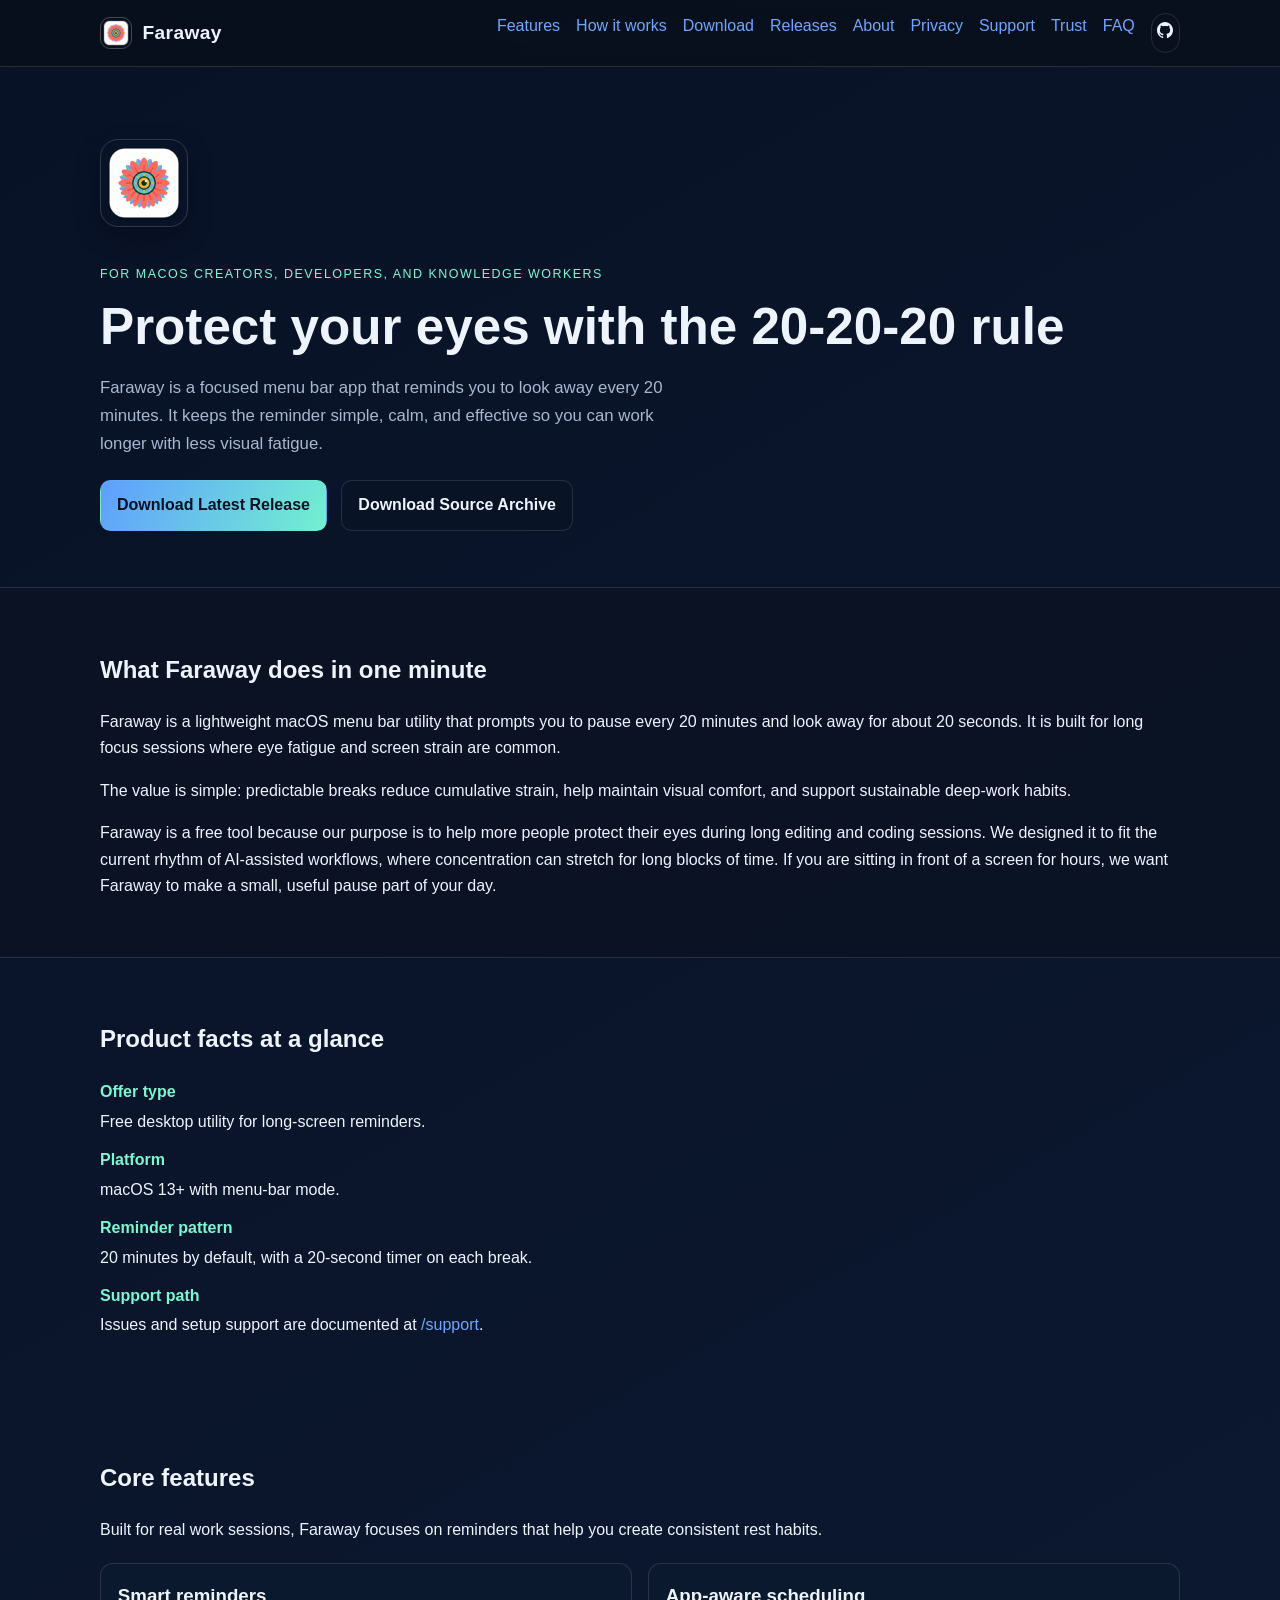
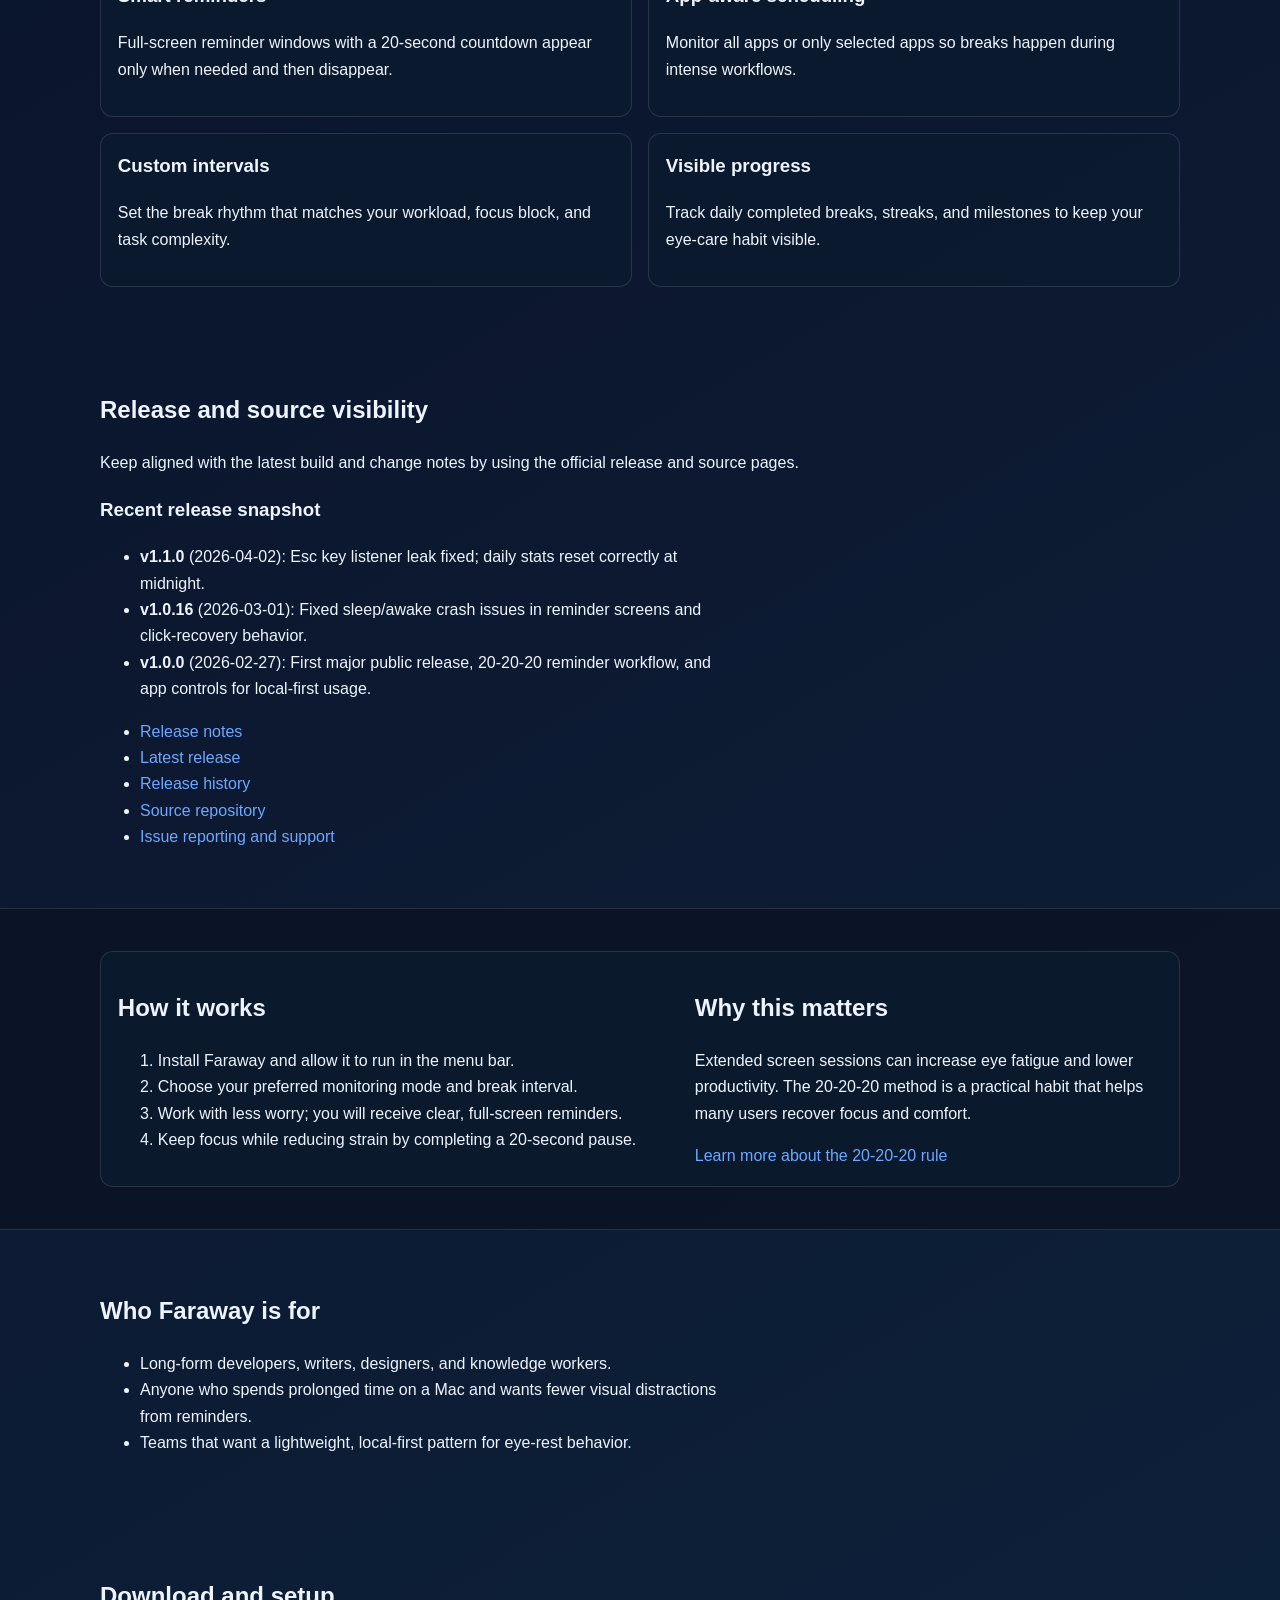
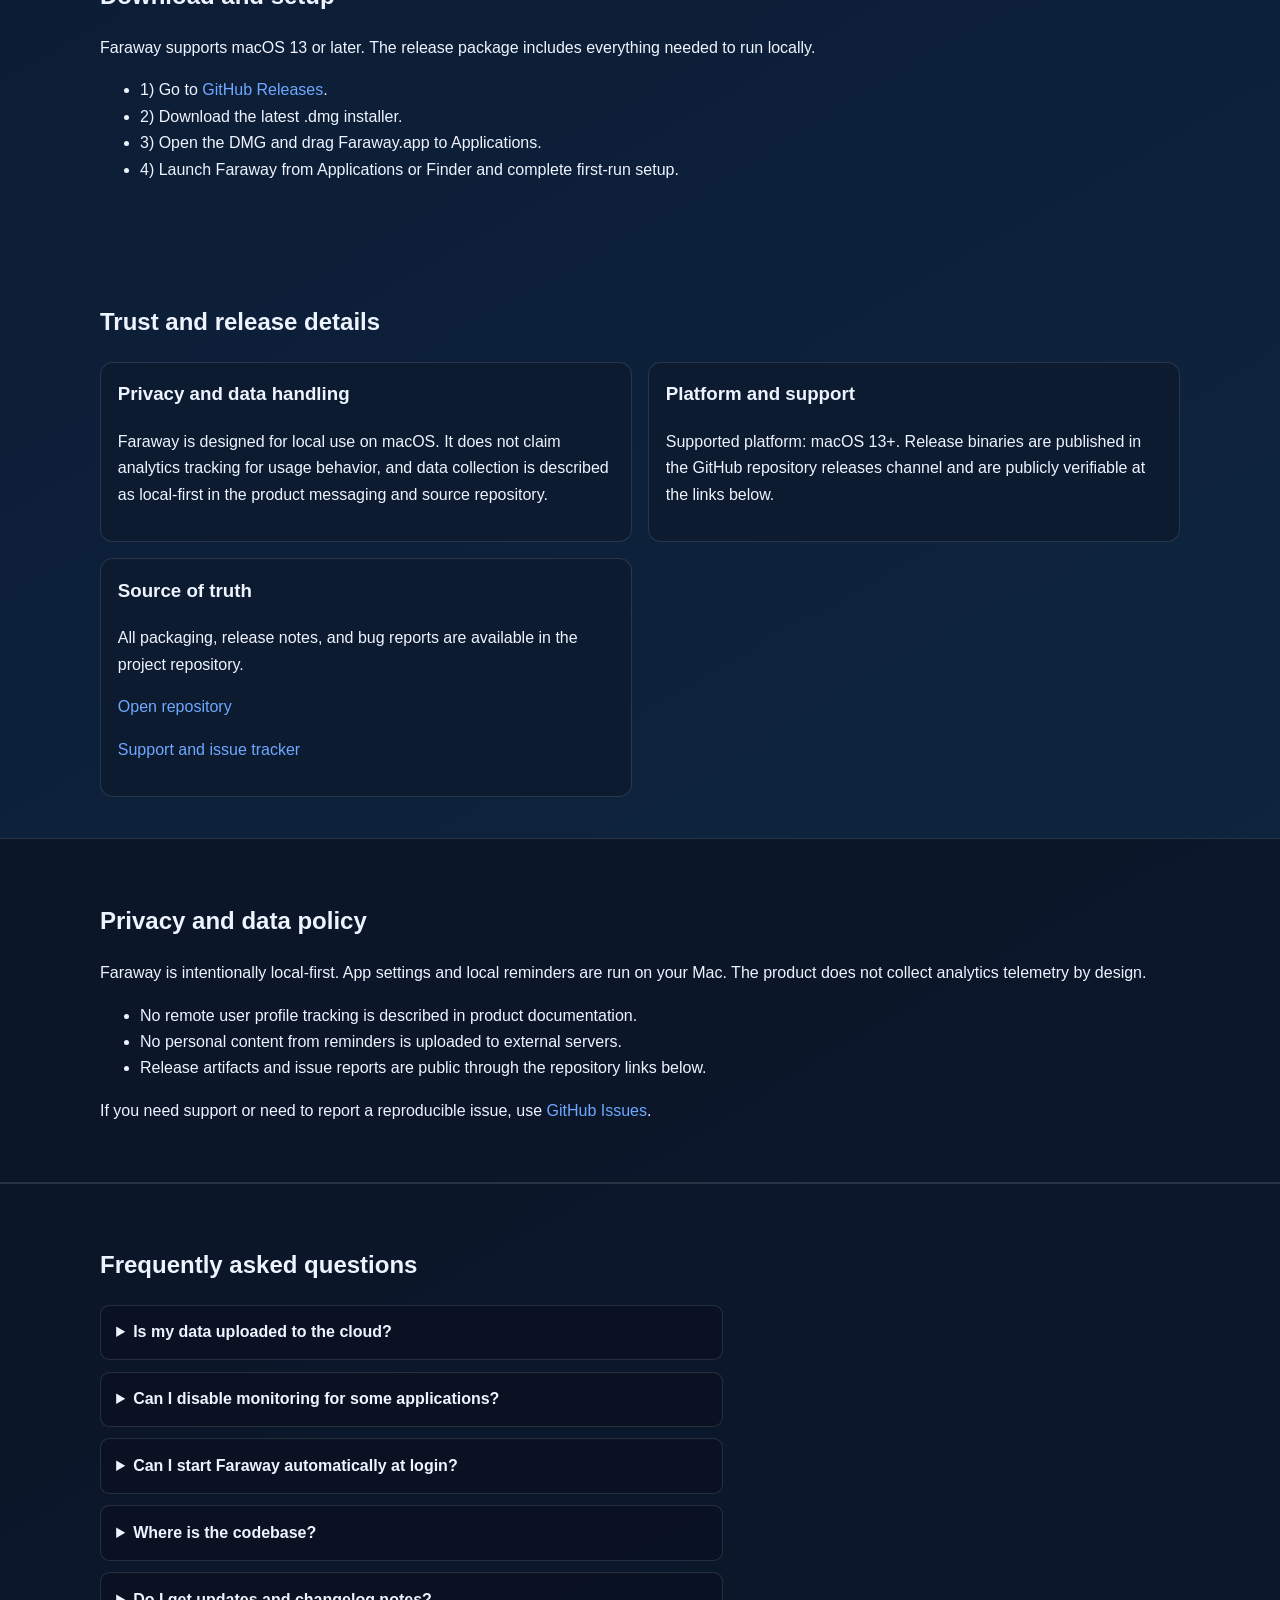
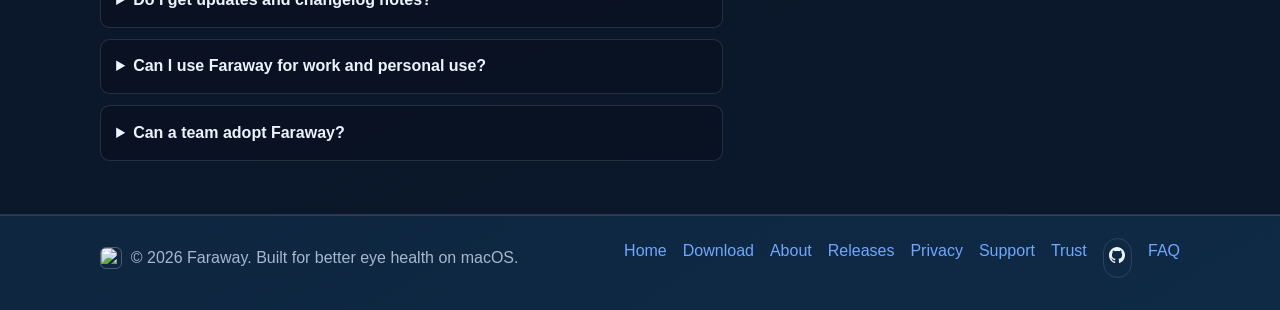
==== docs/index.html @ cfa3d42b "refine source link icon and footer brand branding for SEO UI" ====
<!doctype html>
<html lang="en">
  <head>
    <meta charset="utf-8" />
    <meta name="viewport" content="width=device-width, initial-scale=1" />
    <!-- Google tag (gtag.js) -->
    <script async src="https://www.googletagmanager.com/gtag/js?id=G-S1FQBX4FK2"></script>
    <script>
      window.dataLayer = window.dataLayer || [];
      function gtag() {
        dataLayer.push(arguments);
      }
      gtag("js", new Date());

      gtag("config", "G-S1FQBX4FK2");
    </script>
    <title>Faraway | macOS Eye-Care Reminder for the 20-20-20 Rule</title>
    <meta
      name="description"
      content="Faraway is a free macOS menu bar app that reminds users to take 20-second eye breaks every 20 minutes for healthier long-screen work."
    />
    <link rel="canonical" href="https://mayaway.cc/" />
    <meta property="og:type" content="website" />
    <meta property="og:title" content="Faraway — macOS Eye-Care Reminder" />
    <meta property="og:url" content="https://mayaway.cc/" />
    <meta
      property="og:description"
      content="Faraway keeps you healthy while working by reminding you to look far away every 20 minutes with an optional full-screen timer."
    />
    <meta property="og:image" content="https://mayaway.cc/logo.png" />
    <meta property="og:site_name" content="Faraway" />
    <meta name="twitter:card" content="summary_large_image" />
    <meta name="twitter:title" content="Faraway | macOS Eye-Care Reminder for the 20-20-20 Rule" />
    <meta
      name="twitter:description"
      content="Take 20-second eye breaks every 20 minutes with Faraway, a macOS menu bar reminder for healthier screen work."
    />
    <meta name="twitter:image" content="https://mayaway.cc/logo.png" />
    <meta name="theme-color" content="#1a2a37" />
    <link rel="icon" type="image/png" sizes="32x32" href="/logo.png" />
    <link rel="shortcut icon" type="image/x-icon" href="/favicon.ico" />
    <link rel="apple-touch-icon" href="/logo.png" />
    <link rel="stylesheet" href="styles.css" />
    <script type="application/ld+json">
      {
        "@context": "https://schema.org",
        "@graph": [
          {
            "@type": "WebSite",
            "name": "Faraway",
            "url": "https://mayaway.cc/",
            "description": "A menu bar reminder app for the 20-20-20 eye-care rule on macOS.",
            "inLanguage": "en"
          },
          {
            "@type": "WebPage",
            "name": "Faraway — macOS Eye-Care Reminder",
            "url": "https://mayaway.cc/",
            "description": "Faraway is a lightweight macOS menu bar app that reminds you to take eye breaks using the 20-20-20 rule.",
            "datePublished": "2026-06-08",
            "dateModified": "2026-06-08",
            "inLanguage": "en"
          },
            {
            "@type": "ItemList",
            "name": "Faraway quick facts",
            "numberOfItems": 4,
            "itemListElement": [
              {
                "@type": "ListItem",
                "position": 1,
                "name": "Free and local-first",
                "description": "Faraway is a free macOS menu bar utility designed to run locally on each Mac without a paid plan."
              },
              {
                "@type": "ListItem",
                "position": 2,
                "name": "20-second reminders",
                "description": "The app sends reminders every 20 minutes and typically uses a 20-second break window."
              },
              {
                "@type": "ListItem",
                "position": 3,
                "name": "Long-screen workflow support",
                "description": "It is intended for long coding, design, writing, and AI-assisted screen sessions."
              },
              {
                "@type": "ListItem",
                "position": 4,
                "name": "Release transparency",
                "description": "Version and release evidence are published in GitHub Releases and issue tracking."
              }
            ]
          },
          {
            "@type": "SoftwareApplication",
            "name": "Faraway",
            "applicationCategory": "HealthApplication",
            "operatingSystem": "macOS 13+",
            "datePublished": "2026-04-02",
            "softwareVersion": "1.1.0",
            "releaseNotes": "https://github.com/bianjiefilm/Faraway/releases/tag/v1.1.0",
            "offers": {
              "@type": "Offer",
              "price": "0",
              "priceCurrency": "USD",
              "availability": "https://schema.org/InStock",
              "url": "https://github.com/bianjiefilm/Faraway/releases/latest"
            },
            "description": "A macOS menu bar utility that reminds you to follow the 20-20-20 eye-care rule during long-screen work.",
            "url": "https://github.com/bianjiefilm/Faraway",
            "downloadUrl": "https://github.com/bianjiefilm/Faraway/releases/latest",
            "author": {
              "@type": "Organization",
              "name": "Faraway Team"
            }
          },
          {
            "@type": "FAQPage",
            "mainEntity": [
              {
                "@type": "Question",
                "name": "What does Faraway help with?",
                "acceptedAnswer": {
                  "@type": "Answer",
                  "text": "Faraway reminds you to take short eye breaks every 20 minutes, helping reduce eye strain and maintain visual comfort."
                }
              },
              {
                "@type": "Question",
                "name": "Does Faraway collect personal data?",
                "acceptedAnswer": {
                  "@type": "Answer",
                  "text": "No. Faraway runs locally on your Mac and does not send usage data, telemetry, or analytics."
                }
              },
              {
                "@type": "Question",
                "name": "How can I install Faraway?",
                "acceptedAnswer": {
                  "@type": "Answer",
                  "text": "Download the latest DMG from GitHub Releases and move Faraway.app to Applications."
                }
              },
              {
                "@type": "Question",
                "name": "Who is Faraway for?",
                "acceptedAnswer": {
                  "@type": "Answer",
                  "text": "Faraway is for people who work long sessions on macOS, such as developers, designers, writers, and knowledge workers who want regular eye-rest breaks."
                }
              },
              {
                "@type": "Question",
                "name": "Where can I review update notes?",
                "acceptedAnswer": {
                  "@type": "Answer",
                  "text": "Update notes and changelog entries are published in the GitHub Releases section."
                }
              },
              {
                "@type": "Question",
                "name": "Is Faraway suitable for team use?",
                "acceptedAnswer": {
                  "@type": "Answer",
                  "text": "Yes. The app works in shared Mac environments as well as personal use. It does not require account setup and supports local-first operation."
                }
              }
            ]
          },
          {
            "@type": "Organization",
            "name": "Faraway",
            "url": "https://mayaway.cc/",
            "logo": "https://mayaway.cc/logo.png",
            "sameAs": [
              "https://github.com/bianjiefilm/Faraway",
              "https://github.com/bianjiefilm/Faraway/issues"
            ],
            "contactPoint": {
              "@type": "ContactPoint",
              "contactType": "customer support",
              "url": "https://github.com/bianjiefilm/Faraway/issues",
              "areaServed": "Worldwide",
              "availableLanguage": ["en"]
            },
            "founder": {
              "@type": "Person",
              "name": "bianjiefilm",
              "url": "https://github.com/bianjiefilm"
            }
          }
        ]
      }
    </script>
  </head>
  <body>
    <a class="skip-link" href="#main-content">Skip to content</a>

    <header class="site-header">
      <div class="container">
          <a class="brand" href="/" aria-label="Faraway home">
            <img
              src="logo.png"
              alt="Faraway logo"
              width="32"
              height="32"
            />
            <span>Faraway</span>
          </a>
        <nav aria-label="Main navigation">
          <a href="#features">Features</a>
          <a href="#how-it-works">How it works</a>
          <a href="#download">Download</a>
          <a href="/releases">Releases</a>
          <a href="/about">About</a>
          <a href="/privacy">Privacy</a>
          <a href="/support">Support</a>
          <a href="#trust">Trust</a>
          <a href="#faq">FAQ</a>
          <a class="source-link" href="https://github.com/bianjiefilm/Faraway" target="_blank" rel="noopener noreferrer" title="Open source repository" aria-label="Open source repository">
            <span aria-hidden="true">
              <svg viewBox="0 0 16 16" xmlns="http://www.w3.org/2000/svg" aria-hidden="true">
                <path d="M8 0C3.582 0 0 3.686 0 8.236c0 3.64 2.355 6.73 5.619 7.826.41.075.56-.176.56-.392 0-.192-.007-.701-.011-1.375-2.287.5-2.768-1.115-2.768-1.115-.373-.95-.91-1.203-.91-1.203-.737-.506.056-.496.056-.496.815.058 1.244.84 1.244.84.724 1.251 1.901.89 2.366.68.073-.527.283-.89.515-1.094-1.829-.212-3.75-.923-3.75-4.094 0-.907.31-1.65.823-2.23-.083-.202-.356-1.018.078-2.12 0 0 .672-.216 2.2.852.639-.178 1.324-.267 2.006-.271.681.004 1.367.093 2.007.271 1.526-1.068 2.197-.852 2.197-.852.435 1.102.161 1.918.079 2.12.513.58.822 1.323.822 2.23 0 3.179-1.924 3.881-3.759 4.089.292.252.554.747.554 1.504 0 1.086-.01 1.962-.01 2.229 0 .218.146.472.565.392C13.645 14.964 16 11.876 16 8.236 16 3.686 12.418 0 8.000 0Z"/>
              </svg>
            </span>
            <span class="sr-only">Open source repository</span>
          </a>
        </nav>
      </div>
    </header>

    <main id="main-content">
      <section class="hero">
        <div class="container hero-content">
          <img
            class="hero-logo"
            src="logo.png"
            alt="Faraway logo"
            width="80"
            height="80"
          />
          <p class="eyebrow">For macOS creators, developers, and knowledge workers</p>
          <h1>Protect your eyes with the 20-20-20 rule</h1>
          <p class="lead">
            Faraway is a focused menu bar app that reminds you to look away every 20 minutes.
            It keeps the reminder simple, calm, and effective so you can work longer with less visual fatigue.
          </p>
          <div class="actions">
            <a class="btn btn-primary" href="https://github.com/bianjiefilm/Faraway/releases/latest" target="_blank" rel="noopener noreferrer">
              Download Latest Release
            </a>
            <a class="btn btn-secondary" href="https://github.com/bianjiefilm/Faraway/archive/refs/heads/main.zip" target="_blank" rel="noopener noreferrer">
              Download Source Archive
            </a>
          </div>
        </div>
      </section>

      <section id="overview" class="section section-alt">
        <div class="container">
          <h2>What Faraway does in one minute</h2>
          <p>
            Faraway is a lightweight macOS menu bar utility that prompts you to pause every 20 minutes and look away for about 20 seconds.
            It is built for long focus sessions where eye fatigue and screen strain are common.
          </p>
          <p>
            The value is simple: predictable breaks reduce cumulative strain, help maintain visual comfort, and support sustainable deep-work habits.
          </p>
          <p>
            Faraway is a free tool because our purpose is to help more people protect their eyes during long editing and coding sessions.
            We designed it to fit the current rhythm of AI-assisted workflows, where concentration can stretch for long blocks of time.
            If you are sitting in front of a screen for hours, we want Faraway to make a small, useful pause part of your day.
          </p>
        </div>
      </section>

      <section id="facts" class="section">
        <div class="container">
          <h2>Product facts at a glance</h2>
          <dl>
            <dt>Offer type</dt>
            <dd>Free desktop utility for long-screen reminders.</dd>
            <dt>Platform</dt>
            <dd>macOS 13+ with menu-bar mode.</dd>
            <dt>Reminder pattern</dt>
            <dd>20 minutes by default, with a 20-second timer on each break.</dd>
            <dt>Support path</dt>
            <dd>Issues and setup support are documented at <a href="/support">/support</a>.</dd>
          </dl>
        </div>
      </section>

      <section id="features" class="section">
        <div class="container">
          <h2>Core features</h2>
          <p>Built for real work sessions, Faraway focuses on reminders that help you create consistent rest habits.</p>
          <div class="grid">
            <article>
              <h3>Smart reminders</h3>
              <p>Full-screen reminder windows with a 20-second countdown appear only when needed and then disappear.</p>
            </article>
            <article>
              <h3>App-aware scheduling</h3>
              <p>Monitor all apps or only selected apps so breaks happen during intense workflows.</p>
            </article>
            <article>
              <h3>Custom intervals</h3>
              <p>Set the break rhythm that matches your workload, focus block, and task complexity.</p>
            </article>
            <article>
              <h3>Visible progress</h3>
              <p>Track daily completed breaks, streaks, and milestones to keep your eye-care habit visible.</p>
            </article>
          </div>
        </div>
      </section>

      <section id="release-notes" class="section">
        <div class="container">
          <h2>Release and source visibility</h2>
          <p>
            Keep aligned with the latest build and change notes by using the official release and source pages.
          </p>
          <div>
            <h3>Recent release snapshot</h3>
            <ul>
              <li><strong>v1.1.0</strong> (2026-04-02): Esc key listener leak fixed; daily stats reset correctly at midnight.</li>
              <li><strong>v1.0.16</strong> (2026-03-01): Fixed sleep/awake crash issues in reminder screens and click-recovery behavior.</li>
              <li><strong>v1.0.0</strong> (2026-02-27): First major public release, 20-20-20 reminder workflow, and app controls for local-first usage.</li>
            </ul>
          </div>
          <ul>
            <li><a href="/releases">Release notes</a></li>
            <li><a href="https://github.com/bianjiefilm/Faraway/releases/latest" target="_blank" rel="noopener noreferrer">Latest release</a></li>
            <li><a href="https://github.com/bianjiefilm/Faraway/releases" target="_blank" rel="noopener noreferrer">Release history</a></li>
            <li><a href="https://github.com/bianjiefilm/Faraway" target="_blank" rel="noopener noreferrer">Source repository</a></li>
            <li><a href="https://github.com/bianjiefilm/Faraway/issues" target="_blank" rel="noopener noreferrer">Issue reporting and support</a></li>
          </ul>
        </div>
      </section>

      <section id="how-it-works" class="section section-alt">
        <div class="container two-column">
          <div>
            <h2>How it works</h2>
            <ol>
              <li>Install Faraway and allow it to run in the menu bar.</li>
              <li>Choose your preferred monitoring mode and break interval.</li>
              <li>Work with less worry; you will receive clear, full-screen reminders.</li>
              <li>Keep focus while reducing strain by completing a 20-second pause.</li>
            </ol>
          </div>
          <aside>
            <h2>Why this matters</h2>
            <p>
              Extended screen sessions can increase eye fatigue and lower productivity. The 20-20-20 method is a practical habit that helps many users recover focus and comfort.
            </p>
            <a href="https://www.aoa.org/healthy-eyes/eye-and-vision-conditions/computer-vision-syndrome" target="_blank" rel="noopener noreferrer">
              Learn more about the 20-20-20 rule
            </a>
          </aside>
        </div>
      </section>

      <section id="audience" class="section">
        <div class="container">
          <h2>Who Faraway is for</h2>
          <ul>
            <li>Long-form developers, writers, designers, and knowledge workers.</li>
            <li>Anyone who spends prolonged time on a Mac and wants fewer visual distractions from reminders.</li>
            <li>Teams that want a lightweight, local-first pattern for eye-rest behavior.</li>
          </ul>
        </div>
      </section>

      <section id="download" class="section">
        <div class="container">
          <h2>Download and setup</h2>
          <p>
            Faraway supports macOS 13 or later. The release package includes everything needed to run locally.
          </p>
          <ul>
            <li>1) Go to <a href="https://github.com/bianjiefilm/Faraway/releases/latest" target="_blank" rel="noopener noreferrer">GitHub Releases</a>.</li>
            <li>2) Download the latest .dmg installer.</li>
            <li>3) Open the DMG and drag Faraway.app to Applications.</li>
            <li>4) Launch Faraway from Applications or Finder and complete first-run setup.</li>
          </ul>
        </div>
      </section>

      <section id="trust" class="section">
        <div class="container">
          <h2>Trust and release details</h2>
          <div class="grid">
            <article>
              <h3>Privacy and data handling</h3>
              <p>
                Faraway is designed for local use on macOS. It does not claim analytics
                tracking for usage behavior, and data collection is described as local-first
                in the product messaging and source repository.
              </p>
            </article>
            <article>
              <h3>Platform and support</h3>
              <p>
                Supported platform: macOS 13+. Release binaries are published in the GitHub
                repository releases channel and are publicly verifiable at the links below.
              </p>
            </article>
            <article>
              <h3>Source of truth</h3>
              <p>
                All packaging, release notes, and bug reports are available in the
                project repository.
              </p>
              <p>
                <a href="https://github.com/bianjiefilm/Faraway" target="_blank" rel="noopener noreferrer">Open repository</a>
              </p>
              <p>
                <a href="https://github.com/bianjiefilm/Faraway/issues" target="_blank" rel="noopener noreferrer">Support and issue tracker</a>
              </p>
            </article>
          </div>
        </div>
      </section>

      <section id="privacy" class="section section-alt">
        <div class="container">
          <h2>Privacy and data policy</h2>
          <p>
            Faraway is intentionally local-first. App settings and local reminders are run on your Mac.
            The product does not collect analytics telemetry by design.
          </p>
          <ul>
            <li>No remote user profile tracking is described in product documentation.</li>
            <li>No personal content from reminders is uploaded to external servers.</li>
            <li>Release artifacts and issue reports are public through the repository links below.</li>
          </ul>
          <p>
            If you need support or need to report a reproducible issue, use
            <a href="https://github.com/bianjiefilm/Faraway/issues" target="_blank" rel="noopener noreferrer">GitHub Issues</a>.
          </p>
        </div>
      </section>

      <section id="faq" class="section section-alt">
        <div class="container">
          <h2>Frequently asked questions</h2>
          <details>
            <summary>Is my data uploaded to the cloud?</summary>
            <p>No. Faraway stores data locally on your Mac and does not collect analytics or telemetry.</p>
          </details>
          <details>
            <summary>Can I disable monitoring for some applications?</summary>
            <p>Yes. Choose "Selected Apps" mode and include only the apps you want reminders to track.</p>
          </details>
          <details>
            <summary>Can I start Faraway automatically at login?</summary>
            <p>Yes. It can be enabled from settings after first launch.</p>
          </details>
          <details>
            <summary>Where is the codebase?</summary>
            <p>All source code is available on the project repository at <a href="https://github.com/bianjiefilm/Faraway">the source repo</a>.</p>
          </details>
          <details>
            <summary>Do I get updates and changelog notes?</summary>
            <p>Yes. Release notes and updates are published in the GitHub Releases page and can be reviewed before you update.</p>
          </details>
          <details>
            <summary>Can I use Faraway for work and personal use?</summary>
            <p>Yes. The app is usable in focused work sessions and short breaks for everyday use; you can configure intervals to match your workflow.</p>
          </details>
          <details>
            <summary>Can a team adopt Faraway?</summary>
            <p>Yes. Faraway can be used in team environments since it runs locally, does not need user accounts, and stays focused on your macOS workflow.</p>
          </details>
        </div>
      </section>
    </main>

    <footer class="site-footer">
      <div class="container">
          <p class="footer-brand">
            <img src="/logo.png" alt="Faraway logo" class="footer-logo" width="22" height="22" />
            © 2026 Faraway. Built for better eye health on macOS.
          </p>
          <nav aria-label="Footer links">
          <a href="/">Home</a>
          <a href="https://github.com/bianjiefilm/Faraway/releases/latest">Download</a>
          <a href="/about">About</a>
          <a href="/releases">Releases</a>
          <a href="/privacy">Privacy</a>
          <a href="/support">Support</a>
          <a href="#trust">Trust</a>
          <a class="source-link" href="https://github.com/bianjiefilm/Faraway" target="_blank" rel="noopener noreferrer" title="Open source repository" aria-label="Open source repository">
            <span aria-hidden="true">
              <svg viewBox="0 0 16 16" xmlns="http://www.w3.org/2000/svg" aria-hidden="true">
                <path d="M8 0C3.582 0 0 3.686 0 8.236c0 3.64 2.355 6.73 5.619 7.826.41.075.56-.176.56-.392 0-.192-.007-.701-.011-1.375-2.287.5-2.768-1.115-2.768-1.115-.373-.95-.91-1.203-.91-1.203-.737-.506.056-.496.056-.496.815.058 1.244.84 1.244.84.724 1.251 1.901.89 2.366.68.073-.527.283-.89.515-1.094-1.829-.212-3.75-.923-3.75-4.094 0-.907.31-1.65.823-2.23-.083-.202-.356-1.018.078-2.12 0 0 .672-.216 2.2.852.639-.178 1.324-.267 2.006-.271.681.004 1.367.093 2.007.271 1.526-1.068 2.197-.852 2.197-.852.435 1.102.161 1.918.079 2.12.513.58.822 1.323.822 2.23 0 3.179-1.924 3.881-3.759 4.089.292.252.554.747.554 1.504 0 1.086-.01 1.962-.01 2.229 0 .218.146.472.565.392C13.645 14.964 16 11.876 16 8.236 16 3.686 12.418 0 8.000 0Z"/>
              </svg>
            </span>
            <span class="sr-only">Open source repository</span>
          </a>
          <a href="#faq">FAQ</a>
        </nav>
      </div>
    </footer>
  </body>
</html>
---- docs/styles.css ----
*,
*::before,
*::after {
  box-sizing: border-box;
}

:root {
  --bg: #090f1a;
  --panel: #121c2d;
  --panel-soft: #1a2940;
  --text-main: #eef4ff;
  --text-muted: #a8b7d0;
  --accent: #6ea8ff;
  --accent-2: #7cf7d2;
  --border: rgba(255, 255, 255, 0.12);
}

html,
body {
  margin: 0;
  color: var(--text-main);
  font-family: "Avenir Next", "Segoe UI", "SF Pro Text", "Helvetica Neue", Arial, sans-serif;
  background: linear-gradient(150deg, #081226 0%, #0c1830 40%, #0f2a45 100%);
  line-height: 1.65;
}

a {
  color: var(--accent);
  text-decoration: none;
}

a:hover,
a:focus {
  text-decoration: underline;
}

.container {
  width: min(1080px, 92vw);
  margin: 0 auto;
}

.icon-link {
  display: inline-flex;
  align-items: center;
  justify-content: center;
  width: 30px;
  height: 30px;
  border-radius: 999px;
  transition: background-color 0.2s ease, border-color 0.2s ease;
  border: 1px solid rgba(255, 255, 255, 0);
}

.icon-link svg {
  width: 16px;
  height: 16px;
  fill: var(--text-main);
  transition: fill 0.2s ease;
}

.icon-link:hover,
.icon-link:focus-visible {
  border-color: var(--accent);
  background: rgba(110, 168, 255, 0.14);
}

.icon-link:hover svg,
.icon-link:focus-visible svg {
  fill: var(--accent);
}

.source-link {
  display: inline-flex;
  align-items: center;
  justify-content: center;
  gap: 0.45rem;
  padding: 0.35rem;
  border-radius: 999px;
  border: 1px solid var(--border);
  transition: background-color 0.2s ease, border-color 0.2s ease;
}

.source-link:hover,
.source-link:focus-visible {
  border-color: var(--accent);
  background: rgba(110, 168, 255, 0.14);
}

.source-link svg {
  width: 16px;
  height: 16px;
  fill: var(--text-main);
  transition: fill 0.2s ease, transform 0.2s ease;
}

.source-link:hover svg,
.source-link:focus-visible svg {
  fill: var(--accent);
  transform: translateY(-0.4px);
}

.skip-link {
  position: absolute;
  left: -999px;
  top: 0.75rem;
  background: #fff;
  color: #000;
  padding: 0.5rem 0.8rem;
  border-radius: 0.3rem;
}

.skip-link:focus {
  left: 0.75rem;
}

.site-header {
  position: sticky;
  top: 0;
  z-index: 10;
  backdrop-filter: blur(10px);
  background: rgba(9, 15, 26, 0.72);
  border-bottom: 1px solid var(--border);
}

.site-header .container {
  min-height: 66px;
  display: flex;
  align-items: center;
  justify-content: space-between;
  gap: 1rem;
}

.brand {
  display: inline-flex;
  align-items: center;
  gap: 0.65rem;
  font-size: 1.2rem;
  font-weight: 700;
  letter-spacing: 0.02em;
  color: var(--text-main);
  transition: color 0.2s ease, opacity 0.2s ease;
}

.brand img {
  width: 32px;
  height: 32px;
  border-radius: 10px;
  border: 1px solid rgba(255, 255, 255, 0.24);
}

.brand:hover,
.brand:focus-visible {
  color: var(--accent);
}

.hero-logo {
  width: min(88px, 20vw);
  height: auto;
  border-radius: 18px;
  border: 1px solid rgba(255, 255, 255, 0.16);
  margin-bottom: 1rem;
  box-shadow: 0 10px 24px rgba(0, 0, 0, 0.25);
}

.site-header nav {
  display: flex;
  flex-wrap: wrap;
  gap: 1rem;
  justify-content: flex-end;
}

.hero {
  padding: 4.5rem 0 3.5rem;
}

.hero-content h1 {
  font-size: clamp(2rem, 4.5vw, 3.2rem);
  line-height: 1.18;
  margin: 0.4rem 0;
}

.eyebrow {
  text-transform: uppercase;
  color: var(--accent-2);
  letter-spacing: 0.12em;
  font-size: 0.78rem;
}

.lead {
  max-width: 63ch;
  color: var(--text-muted);
  font-size: 1.05rem;
}

.actions {
  display: flex;
  flex-wrap: wrap;
  gap: 0.9rem;
  margin-top: 1.4rem;
}

.btn {
  display: inline-block;
  padding: 0.72rem 1rem;
  border-radius: 0.65rem;
  font-weight: 700;
  border: 1px solid transparent;
}

.btn-primary {
  background: linear-gradient(120deg, #5f9dff, #72f1cf);
  color: #051223;
}

.btn-primary:hover {
  filter: brightness(1.06);
}

.btn-secondary {
  background: rgba(10, 20, 38, 0.78);
  color: var(--text-main);
  border-color: var(--border);
}

.section {
  padding: 2.6rem 0;
}

.section-alt {
  background: rgba(10, 18, 33, 0.7);
  border-top: 1px solid var(--border);
  border-bottom: 1px solid var(--border);
}

.grid {
  margin-top: 1.2rem;
  display: grid;
  grid-template-columns: repeat(2, minmax(0, 1fr));
  gap: 1rem;
}

dl {
  max-width: 72ch;
}

dt {
  font-weight: 700;
  color: var(--accent-2);
  margin-top: 0.75rem;
}

dd {
  margin: 0.2rem 0 0 0;
  padding-left: 0;
}


article,
.two-column {
  background: rgba(12, 27, 47, 0.84);
  border: 1px solid var(--border);
  border-radius: 0.8rem;
  padding: 1.05rem;
}

article h3 {
  margin-top: 0;
}

.two-column {
  display: grid;
  grid-template-columns: 1.2fr 1fr;
  gap: 1rem;
}

ol,
ul,
details {
  max-width: 70ch;
}

details {
  border: 1px solid var(--border);
  border-radius: 0.6rem;
  background: rgba(9, 17, 32, 0.7);
  padding: 0.85rem 0.95rem;
  margin-bottom: 0.7rem;
}

summary {
  cursor: pointer;
  font-weight: 700;
}

details p {
  margin-bottom: 0;
}

.site-footer {
  border-top: 1px solid var(--border);
  padding: 1.4rem 0 2rem;
}

.site-footer .container {
  display: flex;
  align-items: center;
  justify-content: space-between;
  gap: 1rem;
  flex-wrap: wrap;
}

.site-footer p {
  color: var(--text-muted);
  margin: 0;
}

.site-footer .footer-brand {
  display: inline-flex;
  align-items: center;
  gap: 0.55rem;
}

.footer-logo {
  width: 22px;
  height: 22px;
  border-radius: 6px;
  border: 1px solid rgba(255, 255, 255, 0.25);
}

.site-footer nav {
  display: flex;
  gap: 1rem;
  flex-wrap: wrap;
}

.sr-only {
  position: absolute;
  width: 1px;
  height: 1px;
  padding: 0;
  margin: -1px;
  overflow: hidden;
  clip: rect(0, 0, 0, 0);
  border: 0;
}

@media (max-width: 840px) {
  .site-header .container {
    flex-direction: column;
    align-items: flex-start;
    padding-top: 0.8rem;
    padding-bottom: 0.8rem;
  }

  .grid {
    grid-template-columns: 1fr;
  }

  .two-column {
    grid-template-columns: 1fr;
  }
}

@media (max-width: 460px) {
  .hero {
    padding-top: 3.2rem;
  }

  .actions .btn {
    width: 100%;
    text-align: center;
  }
}
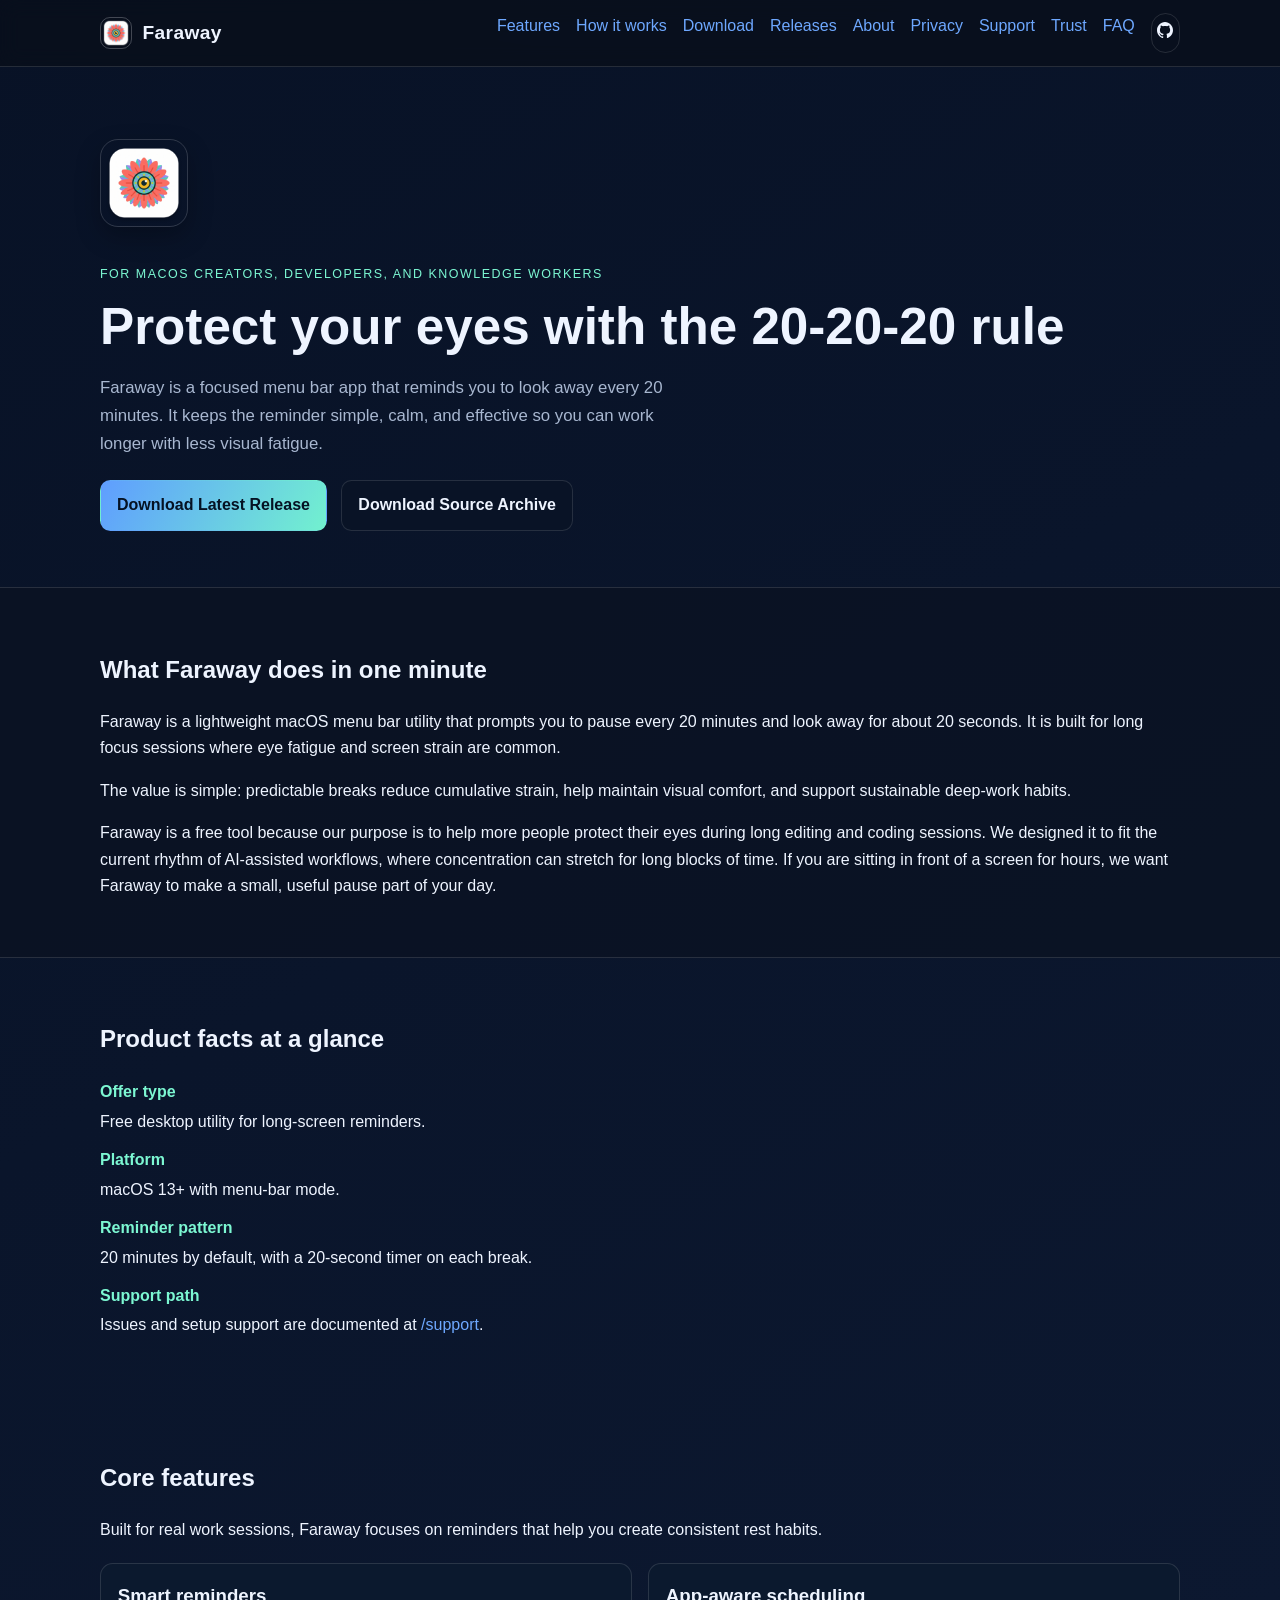
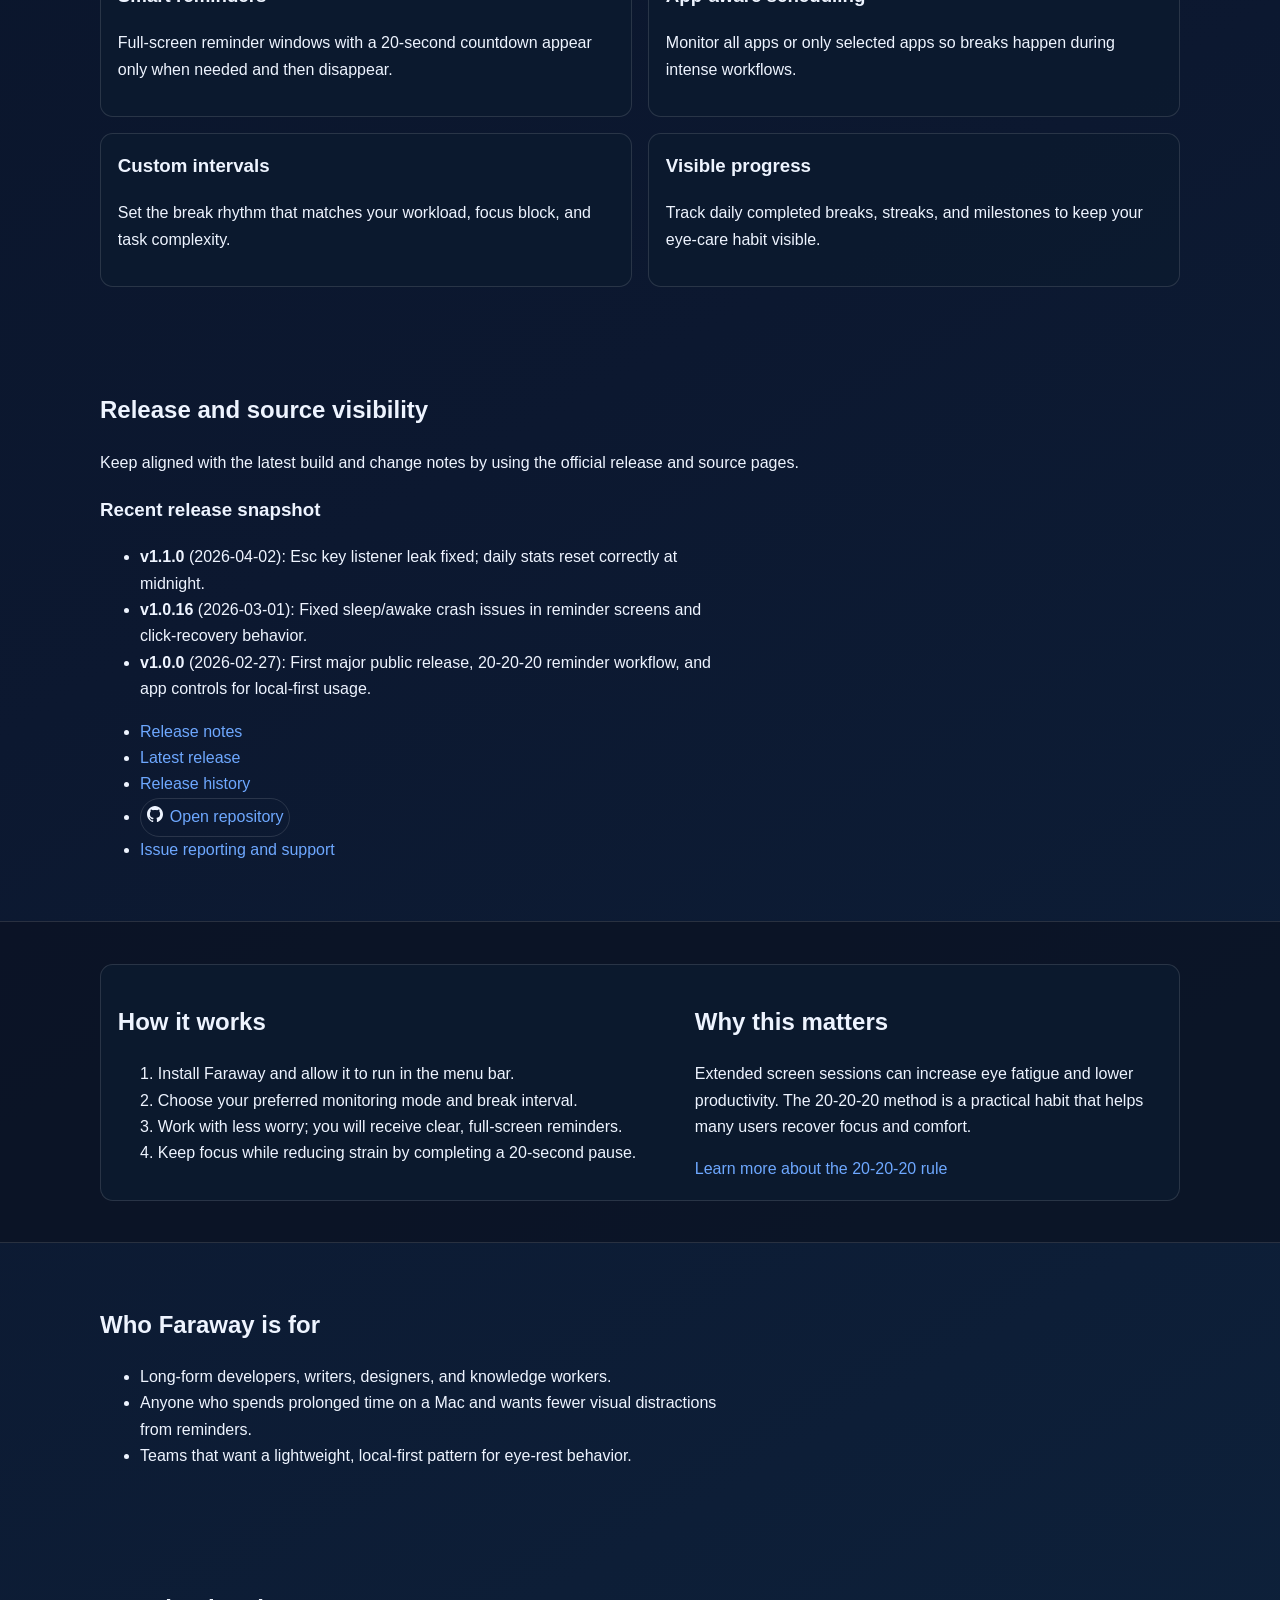
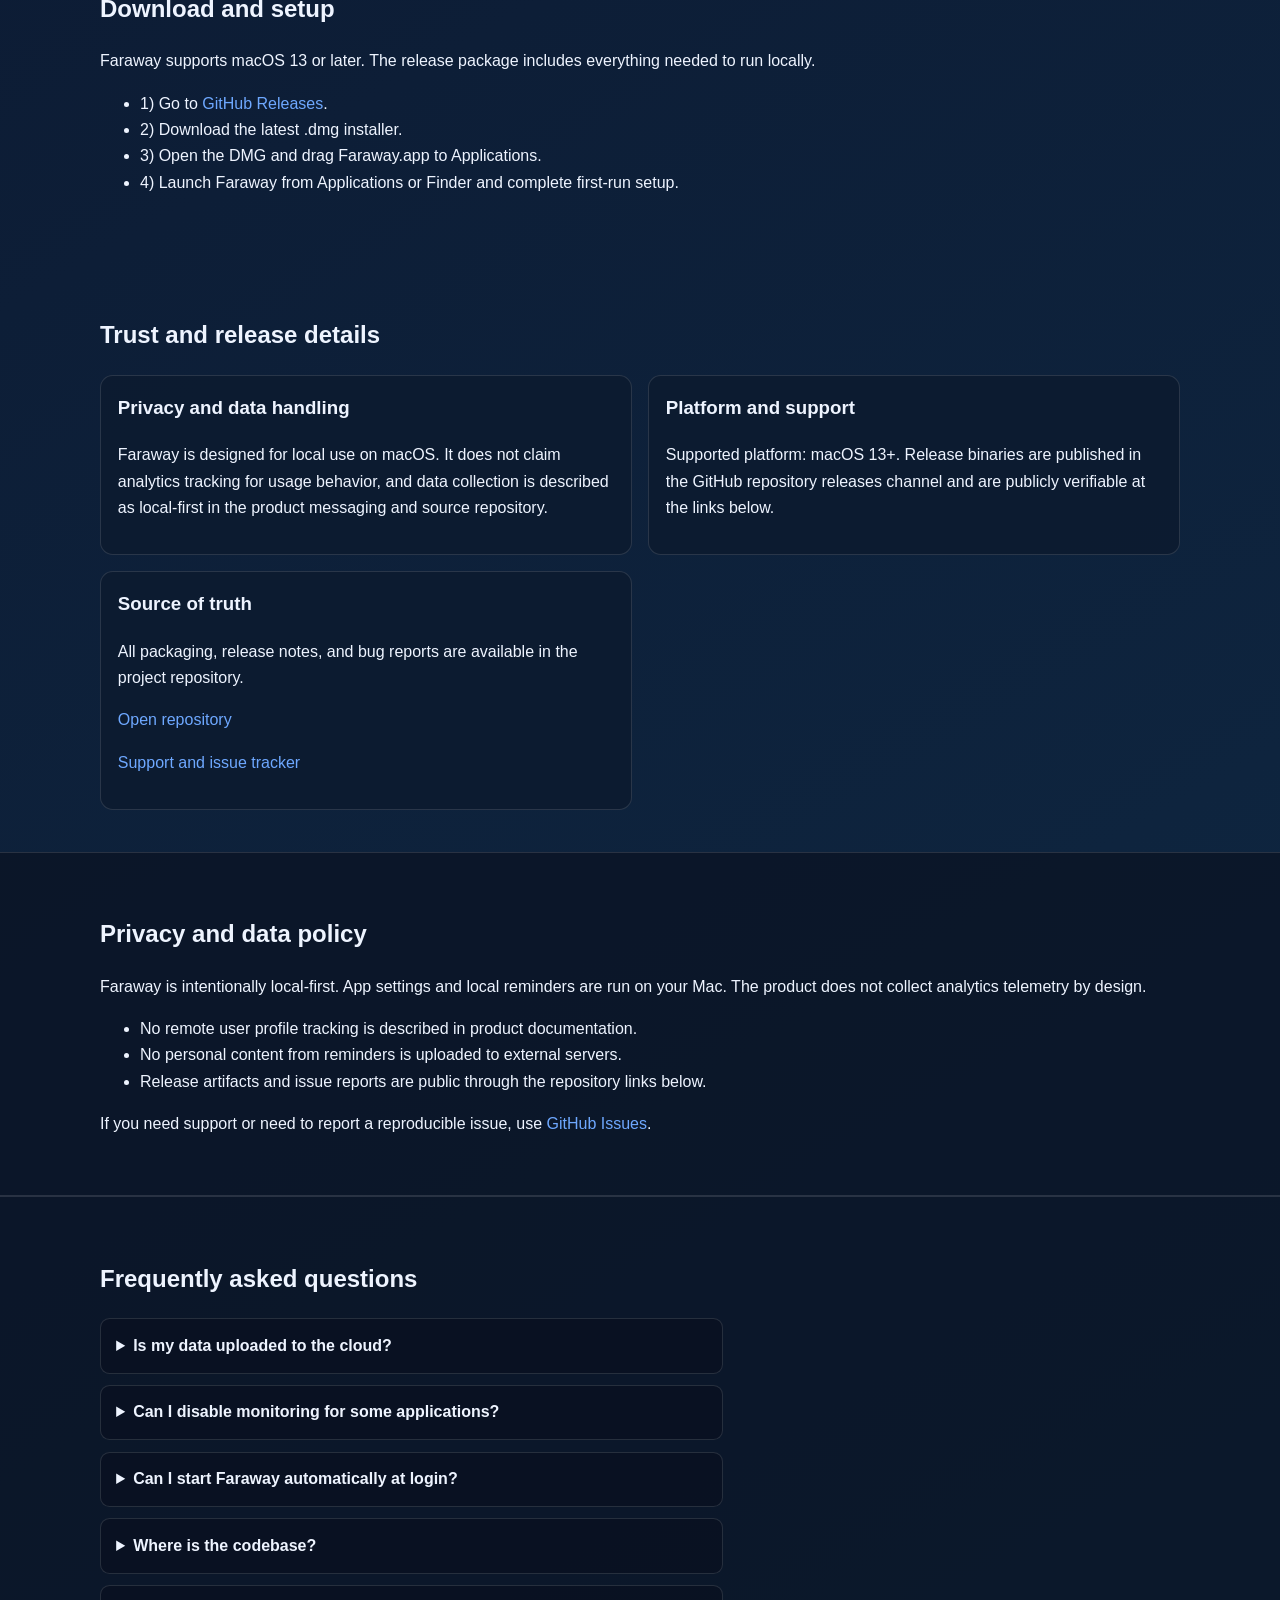
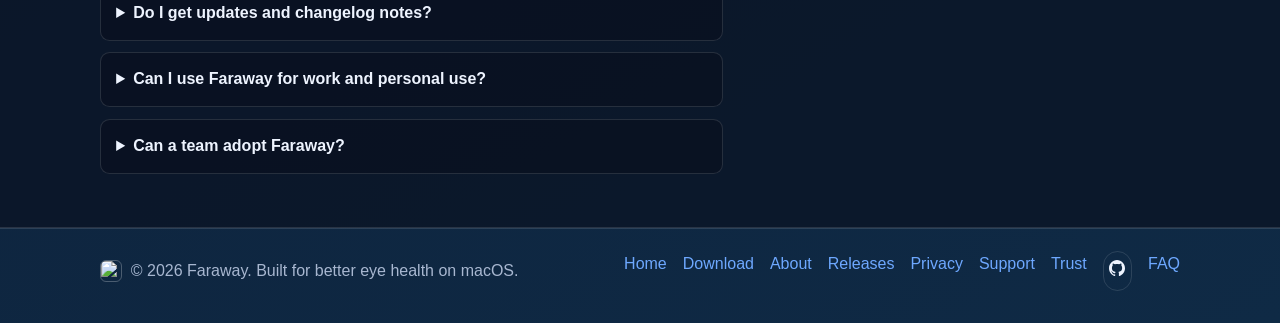
==== commit d696014f: "polish source repository entry with github icon on homepage release list" ====
--- a/docs/index.html
+++ b/docs/index.html
@@ -334,7 +334,16 @@
             <li><a href="/releases">Release notes</a></li>
             <li><a href="https://github.com/bianjiefilm/Faraway/releases/latest" target="_blank" rel="noopener noreferrer">Latest release</a></li>
             <li><a href="https://github.com/bianjiefilm/Faraway/releases" target="_blank" rel="noopener noreferrer">Release history</a></li>
-            <li><a href="https://github.com/bianjiefilm/Faraway" target="_blank" rel="noopener noreferrer">Source repository</a></li>
+            <li>
+            <a class="source-link" href="https://github.com/bianjiefilm/Faraway" target="_blank" rel="noopener noreferrer" title="Open source repository" aria-label="Open source repository">
+              <span aria-hidden="true">
+                <svg viewBox="0 0 16 16" xmlns="http://www.w3.org/2000/svg" aria-hidden="true">
+                  <path d="M8 0C3.582 0 0 3.686 0 8.236c0 3.64 2.355 6.73 5.619 7.826.41.075.56-.176.56-.392 0-.192-.007-.701-.011-1.375-2.287.5-2.768-1.115-2.768-1.115-.373-.95-.91-1.203-.91-1.203-.737-.506.056-.496.056-.496.815.058 1.244.84 1.244.84.724 1.251 1.901.89 2.366.68.073-.527.283-.89.515-1.094-1.829-.212-3.75-.923-3.75-4.094 0-.907.31-1.65.823-2.23-.083-.202-.356-1.018.078-2.12 0 0 .672-.216 2.2.852.639-.178 1.324-.267 2.006-.271.681.004 1.367.093 2.007.271 1.526-1.068 2.197-.852 2.197-.852.435 1.102.161 1.918.079 2.12.513.58.822 1.323.822 2.23 0 3.179-1.924 3.881-3.759 4.089.292.252.554.747.554 1.504 0 1.086-.01 1.962-.01 2.229 0 .218.146.472.565.392C13.645 14.964 16 11.876 16 8.236 16 3.686 12.418 0 8.000 0Z"/>
+                </svg>
+              </span>
+              <span>Open repository</span>
+            </a>
+          </li>
             <li><a href="https://github.com/bianjiefilm/Faraway/issues" target="_blank" rel="noopener noreferrer">Issue reporting and support</a></li>
           </ul>
         </div>
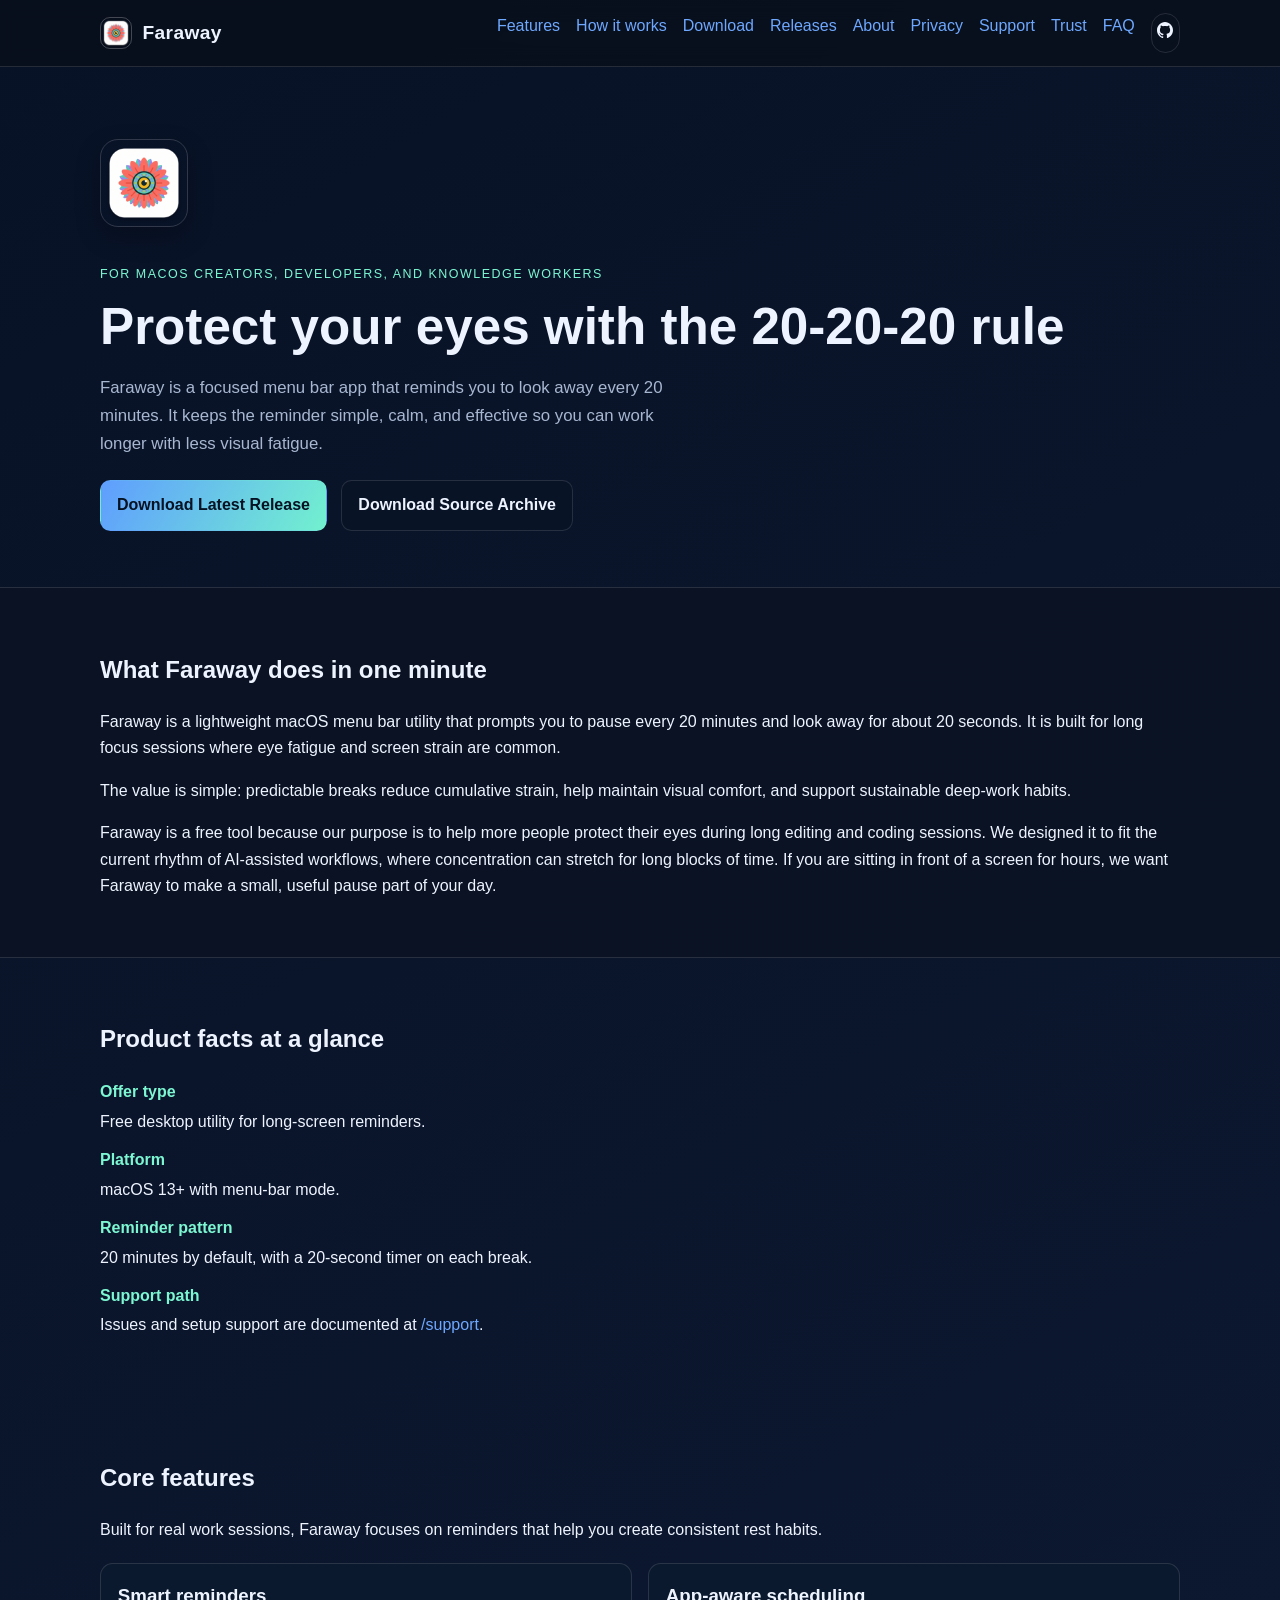
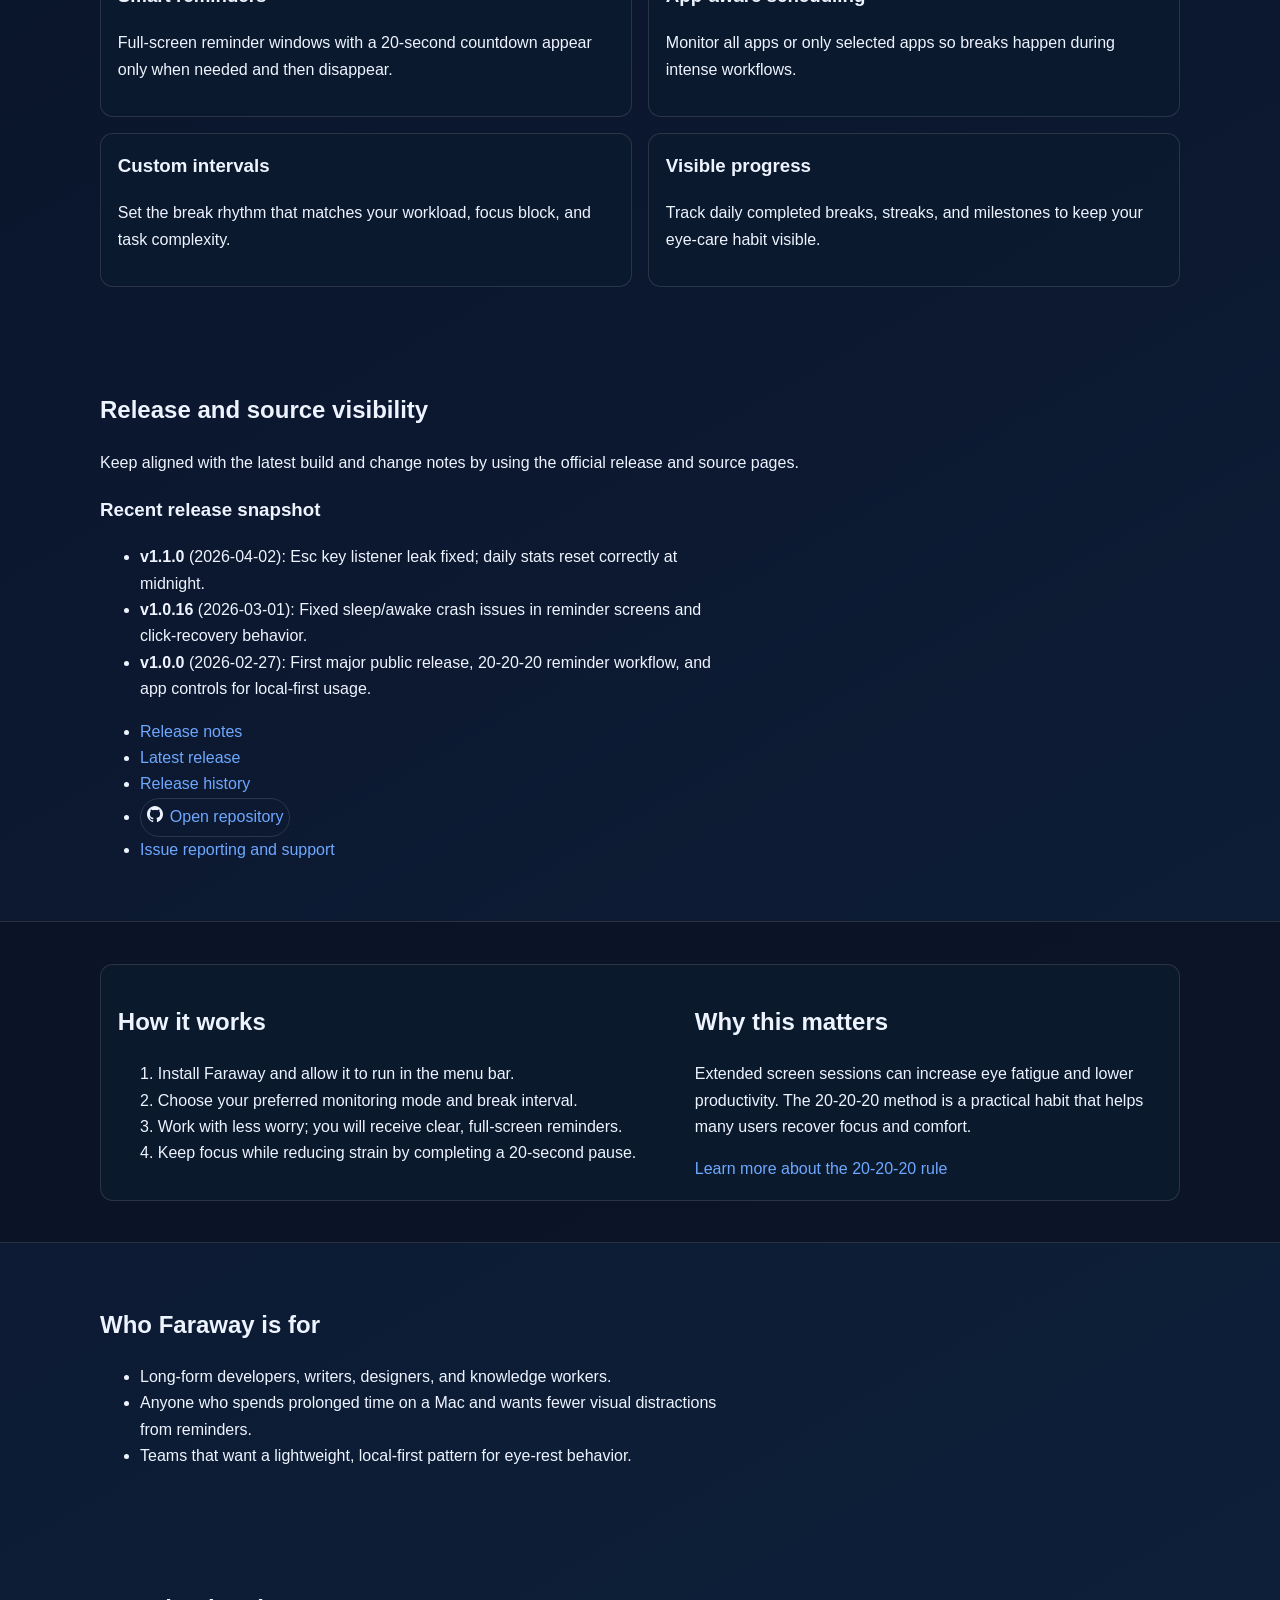
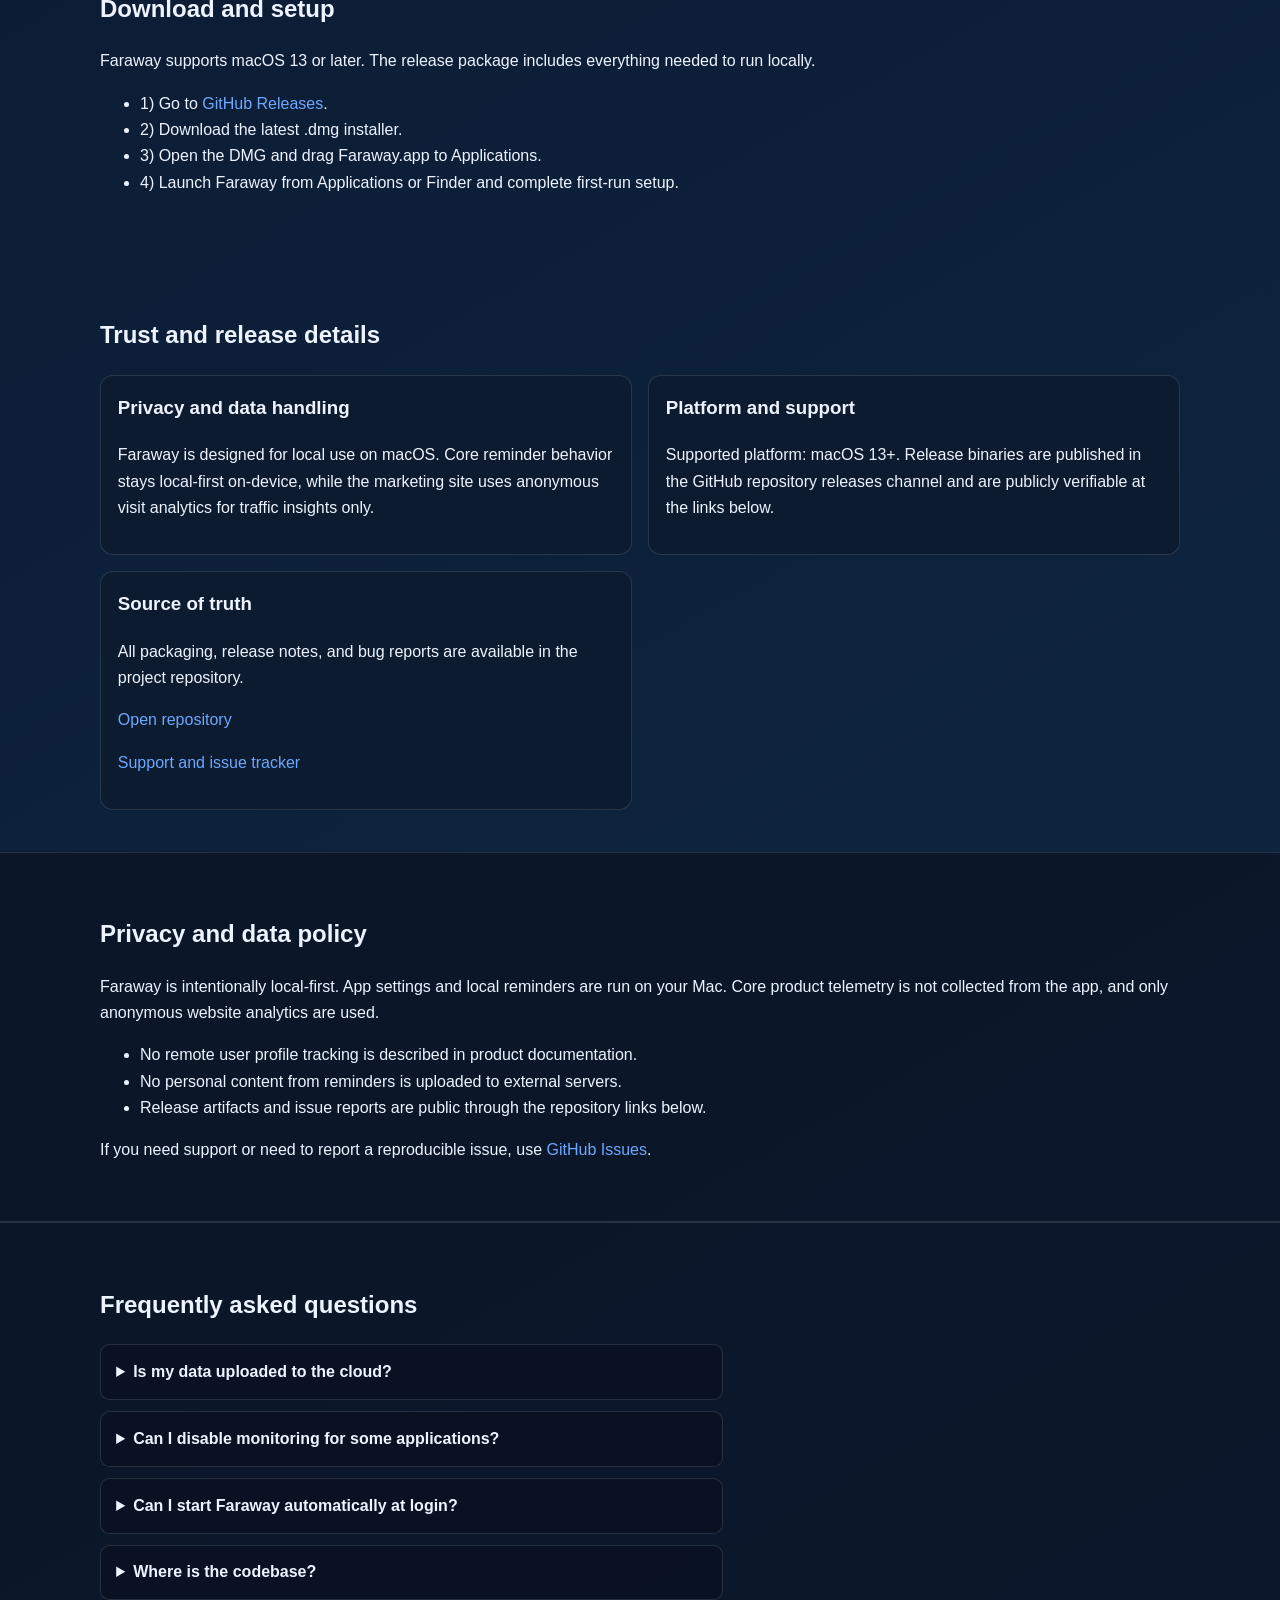
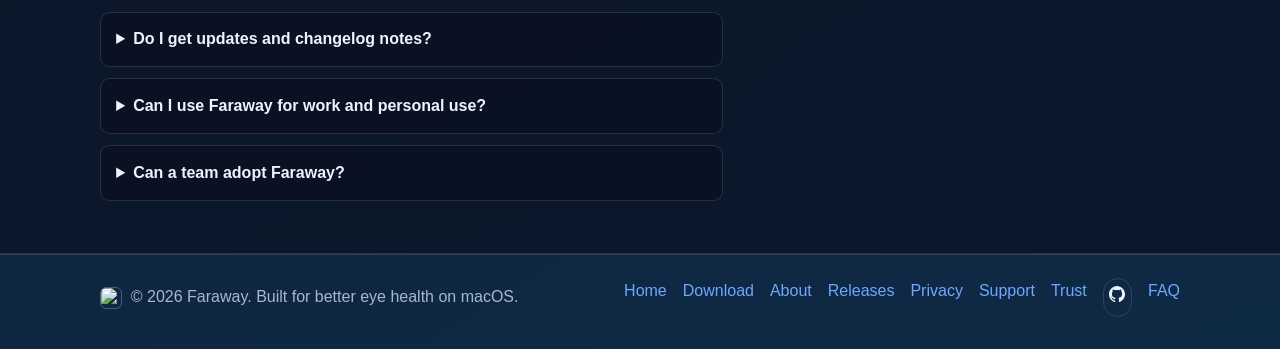
==== commit 7d7edd5b: "Add GA4 Measurement Protocol pageview tracker for marketing site" ====
--- a/docs/index.html
+++ b/docs/index.html
@@ -14,6 +14,7 @@
 
       gtag("config", "G-S1FQBX4FK2");
     </script>
+    <script src="analytics-mp.js" defer></script>
     <title>Faraway | macOS Eye-Care Reminder for the 20-20-20 Rule</title>
     <meta
       name="description"
@@ -405,9 +406,8 @@
             <article>
               <h3>Privacy and data handling</h3>
               <p>
-                Faraway is designed for local use on macOS. It does not claim analytics
-                tracking for usage behavior, and data collection is described as local-first
-                in the product messaging and source repository.
+                Faraway is designed for local use on macOS. Core reminder behavior stays local-first on-device,
+                while the marketing site uses anonymous visit analytics for traffic insights only.
               </p>
             </article>
             <article>
@@ -439,7 +439,7 @@
           <h2>Privacy and data policy</h2>
           <p>
             Faraway is intentionally local-first. App settings and local reminders are run on your Mac.
-            The product does not collect analytics telemetry by design.
+            Core product telemetry is not collected from the app, and only anonymous website analytics are used.
           </p>
           <ul>
             <li>No remote user profile tracking is described in product documentation.</li>
@@ -458,7 +458,7 @@
           <h2>Frequently asked questions</h2>
           <details>
             <summary>Is my data uploaded to the cloud?</summary>
-            <p>No. Faraway stores data locally on your Mac and does not collect analytics or telemetry.</p>
+            <p>App reminder settings and logs are stored locally on your Mac; the website may collect anonymous page analytics.</p>
           </details>
           <details>
             <summary>Can I disable monitoring for some applications?</summary>
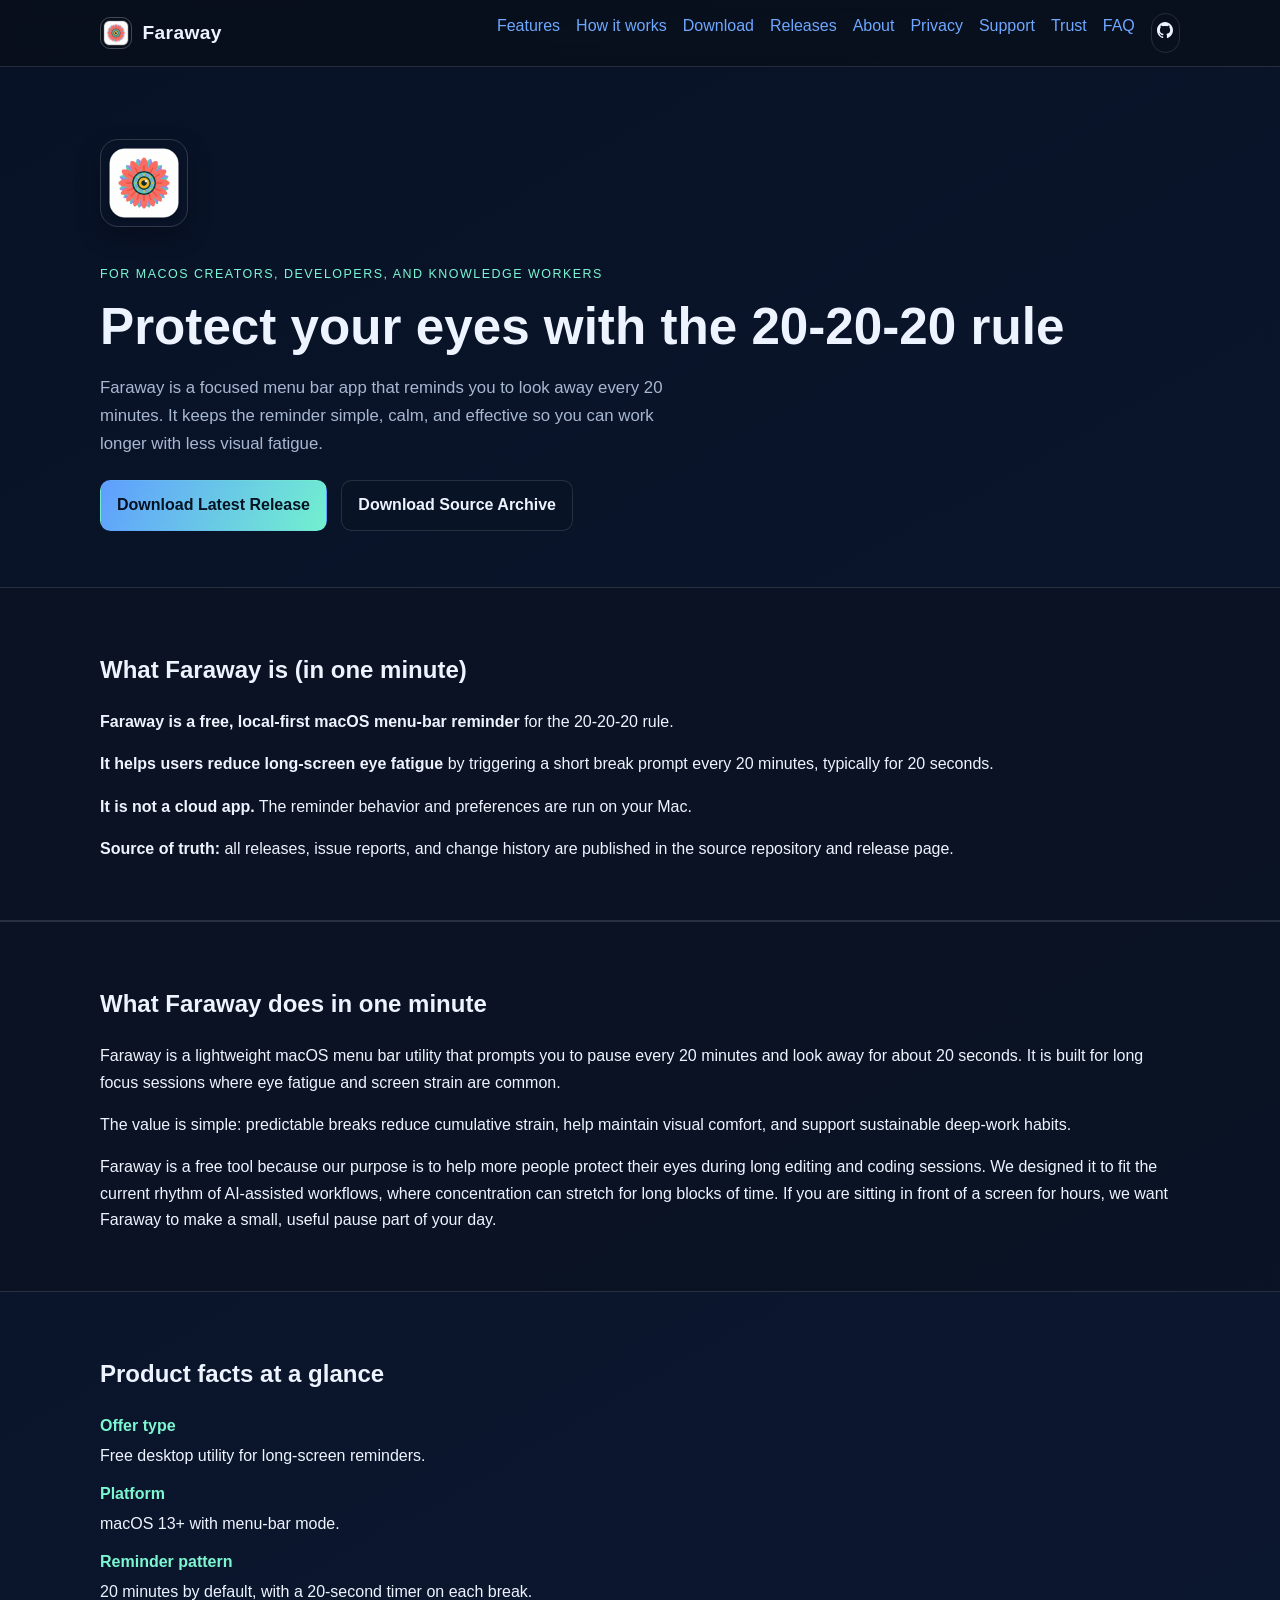
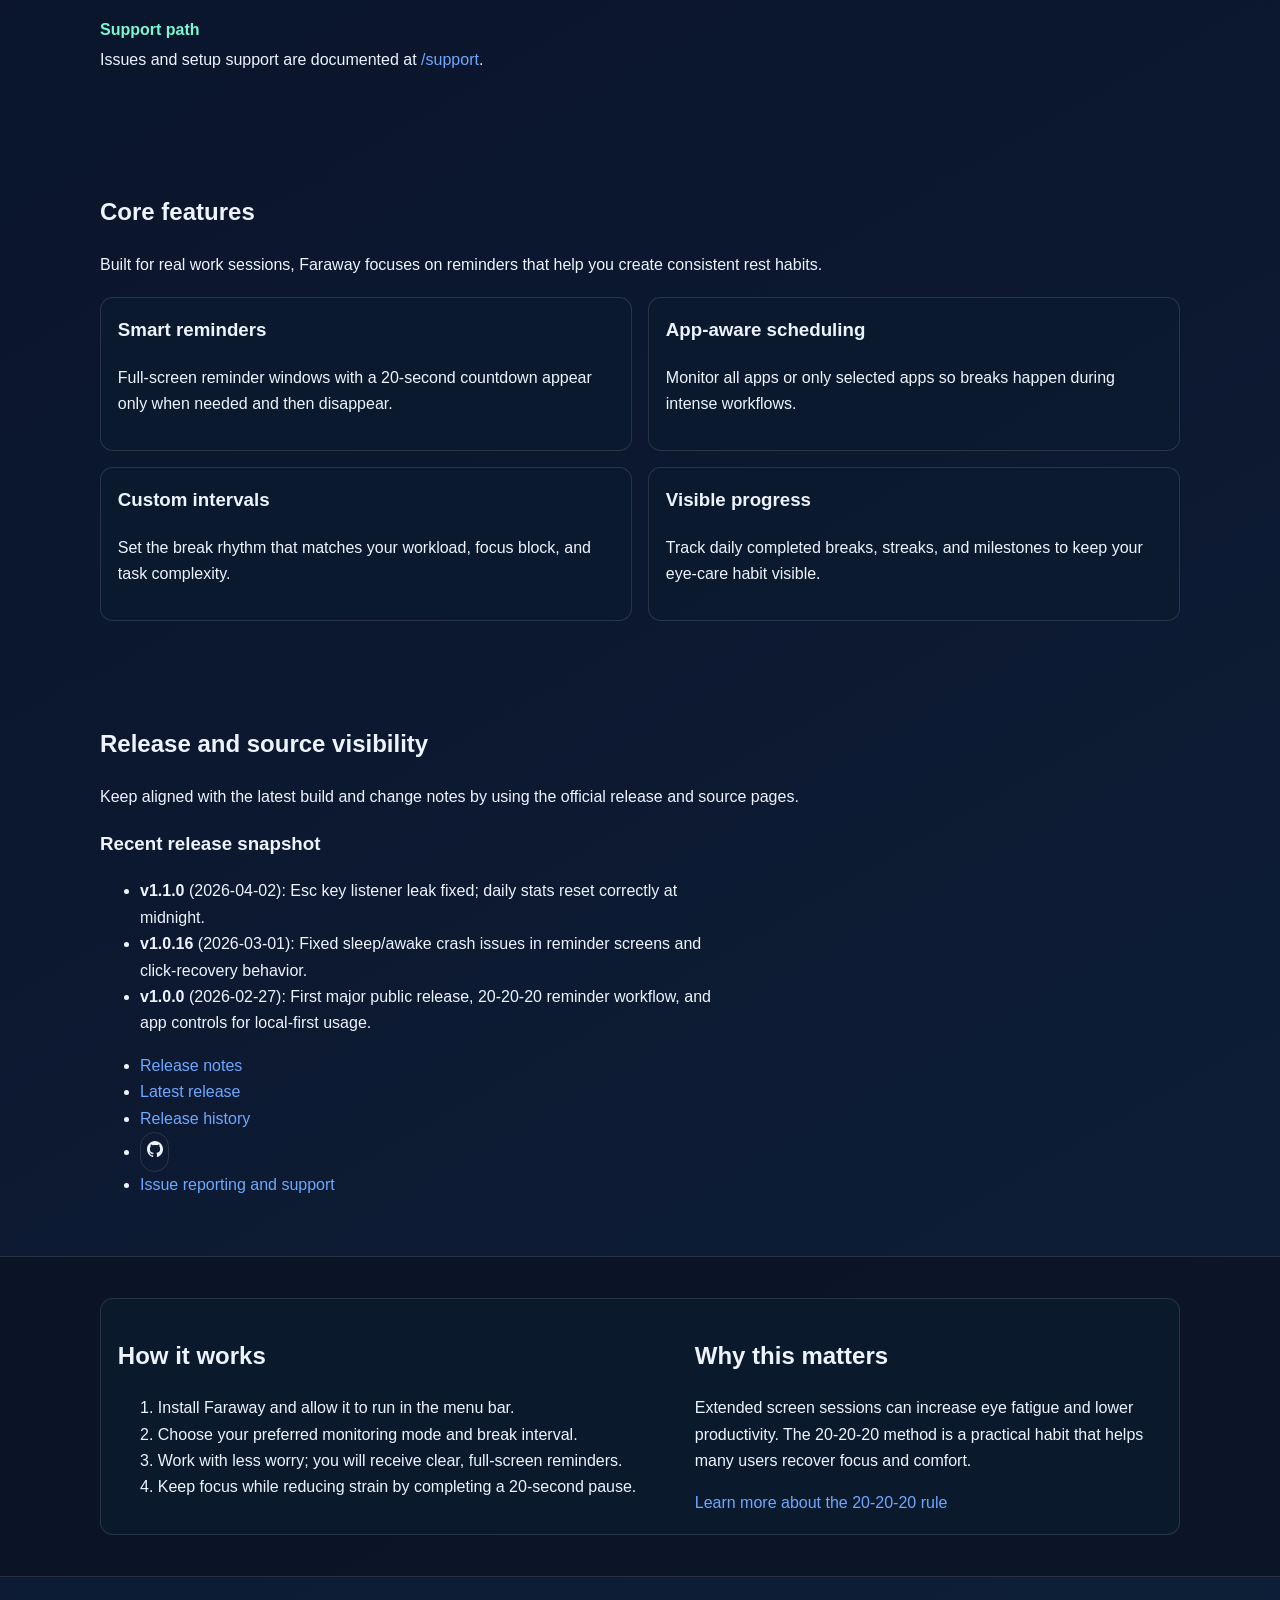
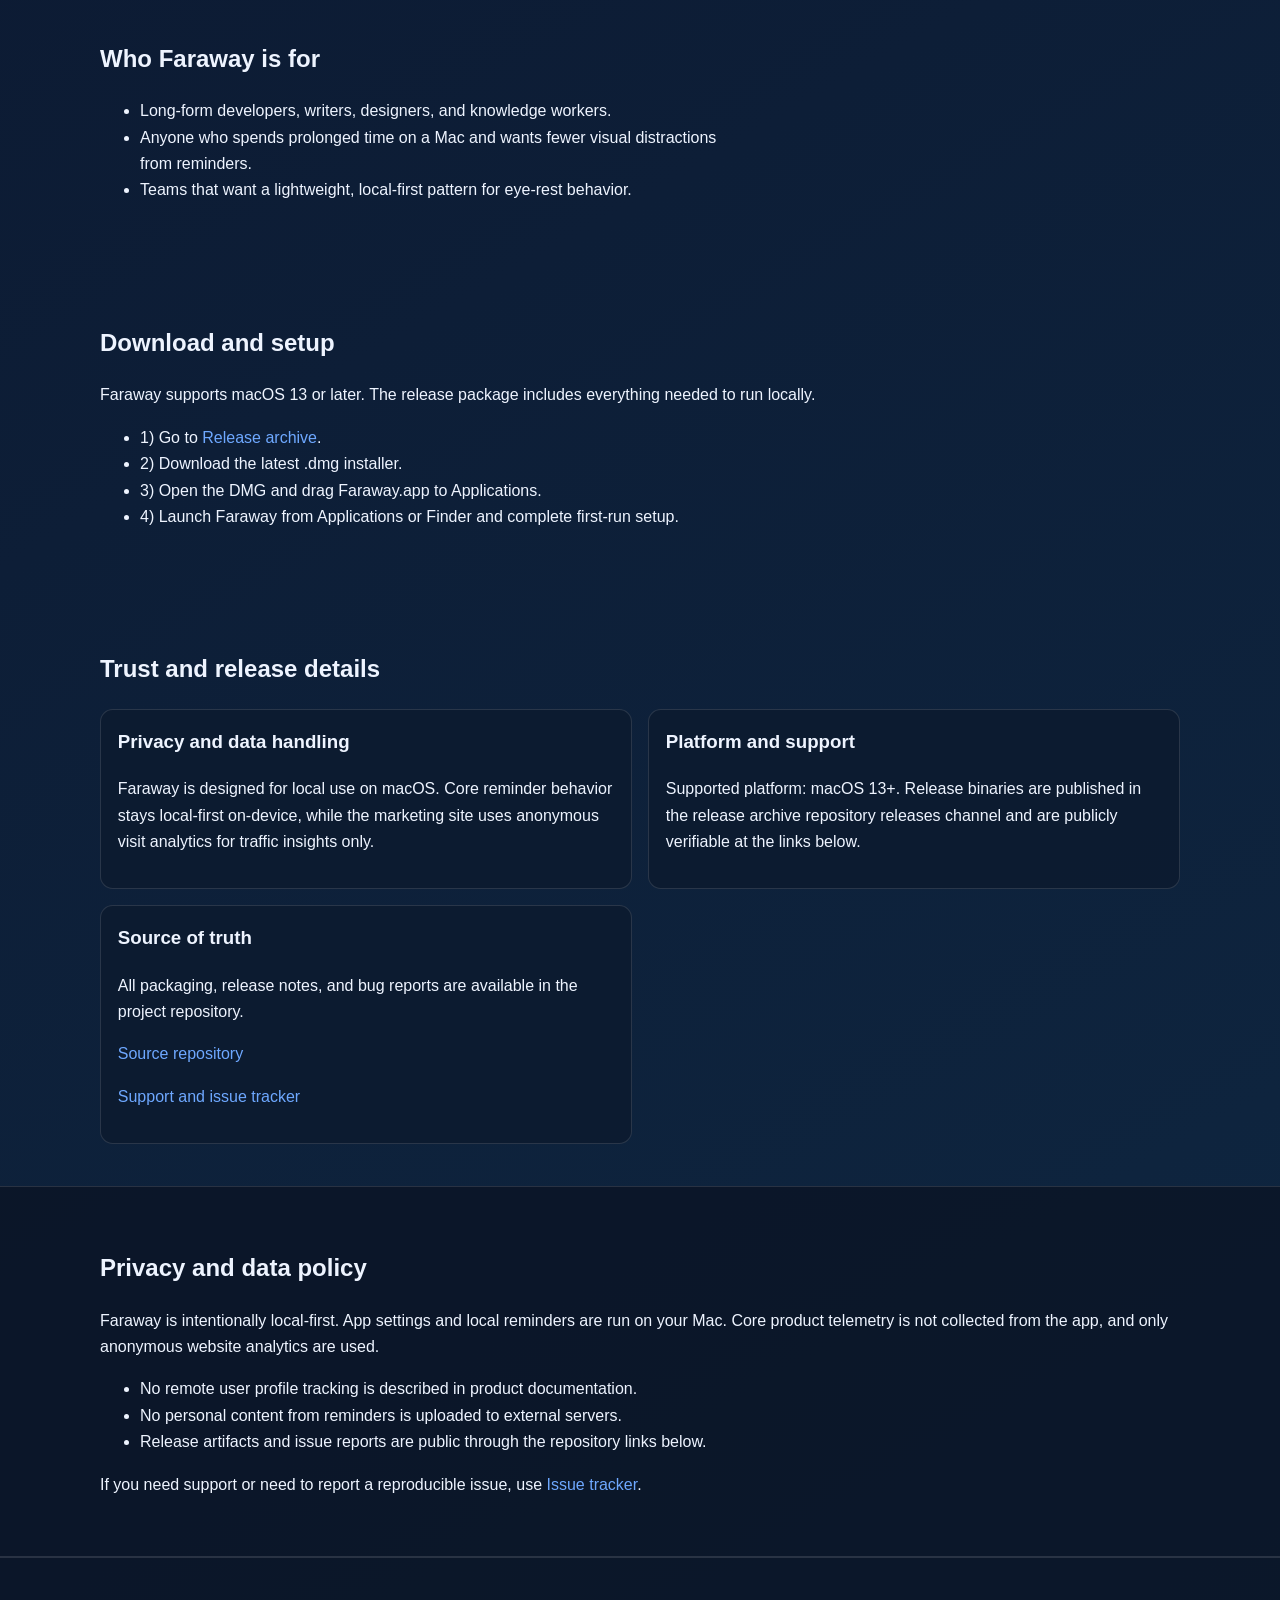
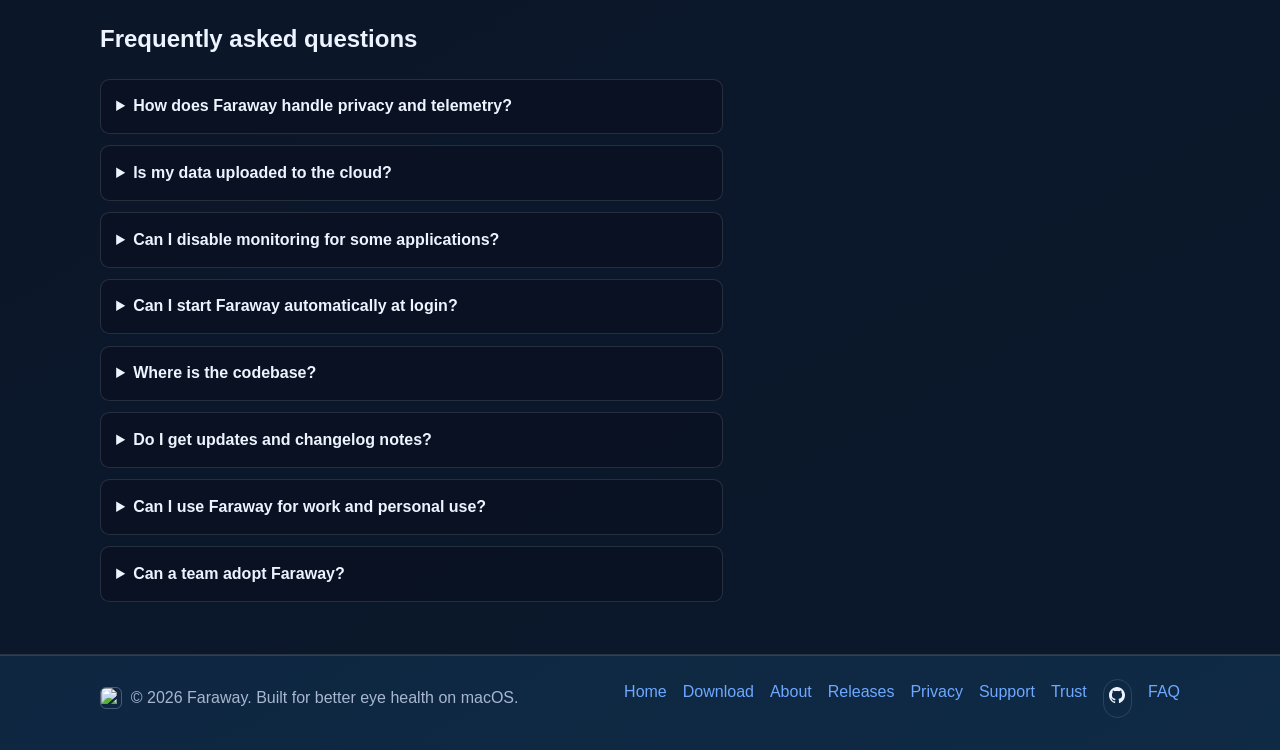
==== commit b6af7e95: "Restore analytics collector asset in published docs" ====
--- a/docs/index.html
+++ b/docs/index.html
@@ -14,11 +14,12 @@
 
       gtag("config", "G-S1FQBX4FK2");
     </script>
-    <script src="analytics-mp.js" defer></script>
+    
+    <script src="/analytics-collector.js"></script>
     <title>Faraway | macOS Eye-Care Reminder for the 20-20-20 Rule</title>
     <meta
       name="description"
-      content="Faraway is a free macOS menu bar app that reminds users to take 20-second eye breaks every 20 minutes for healthier long-screen work."
+      content="Faraway is a free macOS menu bar app for 20-20-20 eye care. It reminds users to take 20-second breaks every 20 minutes to reduce long-session screen strain."
     />
     <link rel="canonical" href="https://mayaway.cc/" />
     <meta property="og:type" content="website" />
@@ -29,7 +30,10 @@
       content="Faraway keeps you healthy while working by reminding you to look far away every 20 minutes with an optional full-screen timer."
     />
     <meta property="og:image" content="https://mayaway.cc/logo.png" />
+    <meta property="og:image:width" content="1200" />
+    <meta property="og:image:height" content="630" />
     <meta property="og:site_name" content="Faraway" />
+    <meta property="og:locale" content="en_US" />
     <meta name="twitter:card" content="summary_large_image" />
     <meta name="twitter:title" content="Faraway | macOS Eye-Care Reminder for the 20-20-20 Rule" />
     <meta
@@ -37,6 +41,7 @@
       content="Take 20-second eye breaks every 20 minutes with Faraway, a macOS menu bar reminder for healthier screen work."
     />
     <meta name="twitter:image" content="https://mayaway.cc/logo.png" />
+    <meta name="twitter:image:alt" content="Faraway logo and eye-care reminder app interface." />
     <meta name="theme-color" content="#1a2a37" />
     <link rel="icon" type="image/png" sizes="32x32" href="/logo.png" />
     <link rel="shortcut icon" type="image/x-icon" href="/favicon.ico" />
@@ -54,6 +59,17 @@
             "inLanguage": "en"
           },
           {
+            "@type": "BreadcrumbList",
+            "itemListElement": [
+              {
+                "@type": "ListItem",
+                "position": 1,
+                "name": "Home",
+                "item": "https://mayaway.cc/"
+              }
+            ]
+          },
+          {
             "@type": "WebPage",
             "name": "Faraway — macOS Eye-Care Reminder",
             "url": "https://mayaway.cc/",
@@ -89,7 +105,7 @@
                 "@type": "ListItem",
                 "position": 4,
                 "name": "Release transparency",
-                "description": "Version and release evidence are published in GitHub Releases and issue tracking."
+                "description": "Version and release evidence are published in release archive and issue tracking."
               }
             ]
           },
@@ -113,7 +129,7 @@
             "downloadUrl": "https://github.com/bianjiefilm/Faraway/releases/latest",
             "author": {
               "@type": "Organization",
-              "name": "Faraway Team"
+              "name": "Faraway"
             }
           },
           {
@@ -127,12 +143,12 @@
                   "text": "Faraway reminds you to take short eye breaks every 20 minutes, helping reduce eye strain and maintain visual comfort."
                 }
               },
-              {
+            {
                 "@type": "Question",
                 "name": "Does Faraway collect personal data?",
                 "acceptedAnswer": {
                   "@type": "Answer",
-                  "text": "No. Faraway runs locally on your Mac and does not send usage data, telemetry, or analytics."
+                  "text": "Faraway runs locally on your Mac for app behavior and does not send app usage telemetry. The marketing site can use anonymous traffic analytics."
                 }
               },
               {
@@ -140,7 +156,7 @@
                 "name": "How can I install Faraway?",
                 "acceptedAnswer": {
                   "@type": "Answer",
-                  "text": "Download the latest DMG from GitHub Releases and move Faraway.app to Applications."
+                  "text": "Download the latest DMG from release archive and move Faraway.app to Applications."
                 }
               },
               {
@@ -156,7 +172,7 @@
                 "name": "Where can I review update notes?",
                 "acceptedAnswer": {
                   "@type": "Answer",
-                  "text": "Update notes and changelog entries are published in the GitHub Releases section."
+                  "text": "Update notes and changelog entries are published in the release archive section."
                 }
               },
               {
@@ -176,6 +192,7 @@
             "logo": "https://mayaway.cc/logo.png",
             "sameAs": [
               "https://github.com/bianjiefilm/Faraway",
+              "https://github.com/bianjiefilm/Faraway/releases",
               "https://github.com/bianjiefilm/Faraway/issues"
             ],
             "contactPoint": {
@@ -183,7 +200,10 @@
               "contactType": "customer support",
               "url": "https://github.com/bianjiefilm/Faraway/issues",
               "areaServed": "Worldwide",
-              "availableLanguage": ["en"]
+              "availableLanguage": [
+                "en",
+                "zh"
+              ]
             },
             "founder": {
               "@type": "Person",
@@ -232,7 +252,7 @@
     </header>
 
     <main id="main-content">
-      <section class="hero">
+        <section class="hero">
         <div class="container hero-content">
           <img
             class="hero-logo"
@@ -255,6 +275,16 @@
               Download Source Archive
             </a>
           </div>
+        </div>
+      </section>
+
+      <section class="section section-alt">
+        <div class="container">
+          <h2>What Faraway is (in one minute)</h2>
+          <p><strong>Faraway is a free, local-first macOS menu-bar reminder</strong> for the 20-20-20 rule.</p>
+          <p><strong>It helps users reduce long-screen eye fatigue</strong> by triggering a short break prompt every 20 minutes, typically for 20 seconds.</p>
+          <p><strong>It is not a cloud app.</strong> The reminder behavior and preferences are run on your Mac.</p>
+          <p><strong>Source of truth:</strong> all releases, issue reports, and change history are published in the source repository and release page.</p>
         </div>
       </section>
 
@@ -342,7 +372,7 @@
                   <path d="M8 0C3.582 0 0 3.686 0 8.236c0 3.64 2.355 6.73 5.619 7.826.41.075.56-.176.56-.392 0-.192-.007-.701-.011-1.375-2.287.5-2.768-1.115-2.768-1.115-.373-.95-.91-1.203-.91-1.203-.737-.506.056-.496.056-.496.815.058 1.244.84 1.244.84.724 1.251 1.901.89 2.366.68.073-.527.283-.89.515-1.094-1.829-.212-3.75-.923-3.75-4.094 0-.907.31-1.65.823-2.23-.083-.202-.356-1.018.078-2.12 0 0 .672-.216 2.2.852.639-.178 1.324-.267 2.006-.271.681.004 1.367.093 2.007.271 1.526-1.068 2.197-.852 2.197-.852.435 1.102.161 1.918.079 2.12.513.58.822 1.323.822 2.23 0 3.179-1.924 3.881-3.759 4.089.292.252.554.747.554 1.504 0 1.086-.01 1.962-.01 2.229 0 .218.146.472.565.392C13.645 14.964 16 11.876 16 8.236 16 3.686 12.418 0 8.000 0Z"/>
                 </svg>
               </span>
-              <span>Open repository</span>
+              <span class="sr-only">Open source repository</span>
             </a>
           </li>
             <li><a href="https://github.com/bianjiefilm/Faraway/issues" target="_blank" rel="noopener noreferrer">Issue reporting and support</a></li>
@@ -391,7 +421,7 @@
             Faraway supports macOS 13 or later. The release package includes everything needed to run locally.
           </p>
           <ul>
-            <li>1) Go to <a href="https://github.com/bianjiefilm/Faraway/releases/latest" target="_blank" rel="noopener noreferrer">GitHub Releases</a>.</li>
+            <li>1) Go to <a href="https://github.com/bianjiefilm/Faraway/releases/latest" target="_blank" rel="noopener noreferrer">Release archive</a>.</li>
             <li>2) Download the latest .dmg installer.</li>
             <li>3) Open the DMG and drag Faraway.app to Applications.</li>
             <li>4) Launch Faraway from Applications or Finder and complete first-run setup.</li>
@@ -413,7 +443,7 @@
             <article>
               <h3>Platform and support</h3>
               <p>
-                Supported platform: macOS 13+. Release binaries are published in the GitHub
+                Supported platform: macOS 13+. Release binaries are published in the release archive
                 repository releases channel and are publicly verifiable at the links below.
               </p>
             </article>
@@ -424,7 +454,7 @@
                 project repository.
               </p>
               <p>
-                <a href="https://github.com/bianjiefilm/Faraway" target="_blank" rel="noopener noreferrer">Open repository</a>
+                <a href="https://github.com/bianjiefilm/Faraway" target="_blank" rel="noopener noreferrer">Source repository</a>
               </p>
               <p>
                 <a href="https://github.com/bianjiefilm/Faraway/issues" target="_blank" rel="noopener noreferrer">Support and issue tracker</a>
@@ -448,7 +478,7 @@
           </ul>
           <p>
             If you need support or need to report a reproducible issue, use
-            <a href="https://github.com/bianjiefilm/Faraway/issues" target="_blank" rel="noopener noreferrer">GitHub Issues</a>.
+            <a href="https://github.com/bianjiefilm/Faraway/issues" target="_blank" rel="noopener noreferrer">Issue tracker</a>.
           </p>
         </div>
       </section>
@@ -456,6 +486,10 @@
       <section id="faq" class="section section-alt">
         <div class="container">
           <h2>Frequently asked questions</h2>
+          <details>
+            <summary>How does Faraway handle privacy and telemetry?</summary>
+            <p>Faraway is local-first: reminder settings, app behavior, and usage flow stay on-device. The website may collect only anonymous traffic analytics for product visibility.</p>
+          </details>
           <details>
             <summary>Is my data uploaded to the cloud?</summary>
             <p>App reminder settings and logs are stored locally on your Mac; the website may collect anonymous page analytics.</p>
@@ -474,7 +508,7 @@
           </details>
           <details>
             <summary>Do I get updates and changelog notes?</summary>
-            <p>Yes. Release notes and updates are published in the GitHub Releases page and can be reviewed before you update.</p>
+            <p>Yes. Release notes and updates are published in the release archive page and can be reviewed before you update.</p>
           </details>
           <details>
             <summary>Can I use Faraway for work and personal use?</summary>
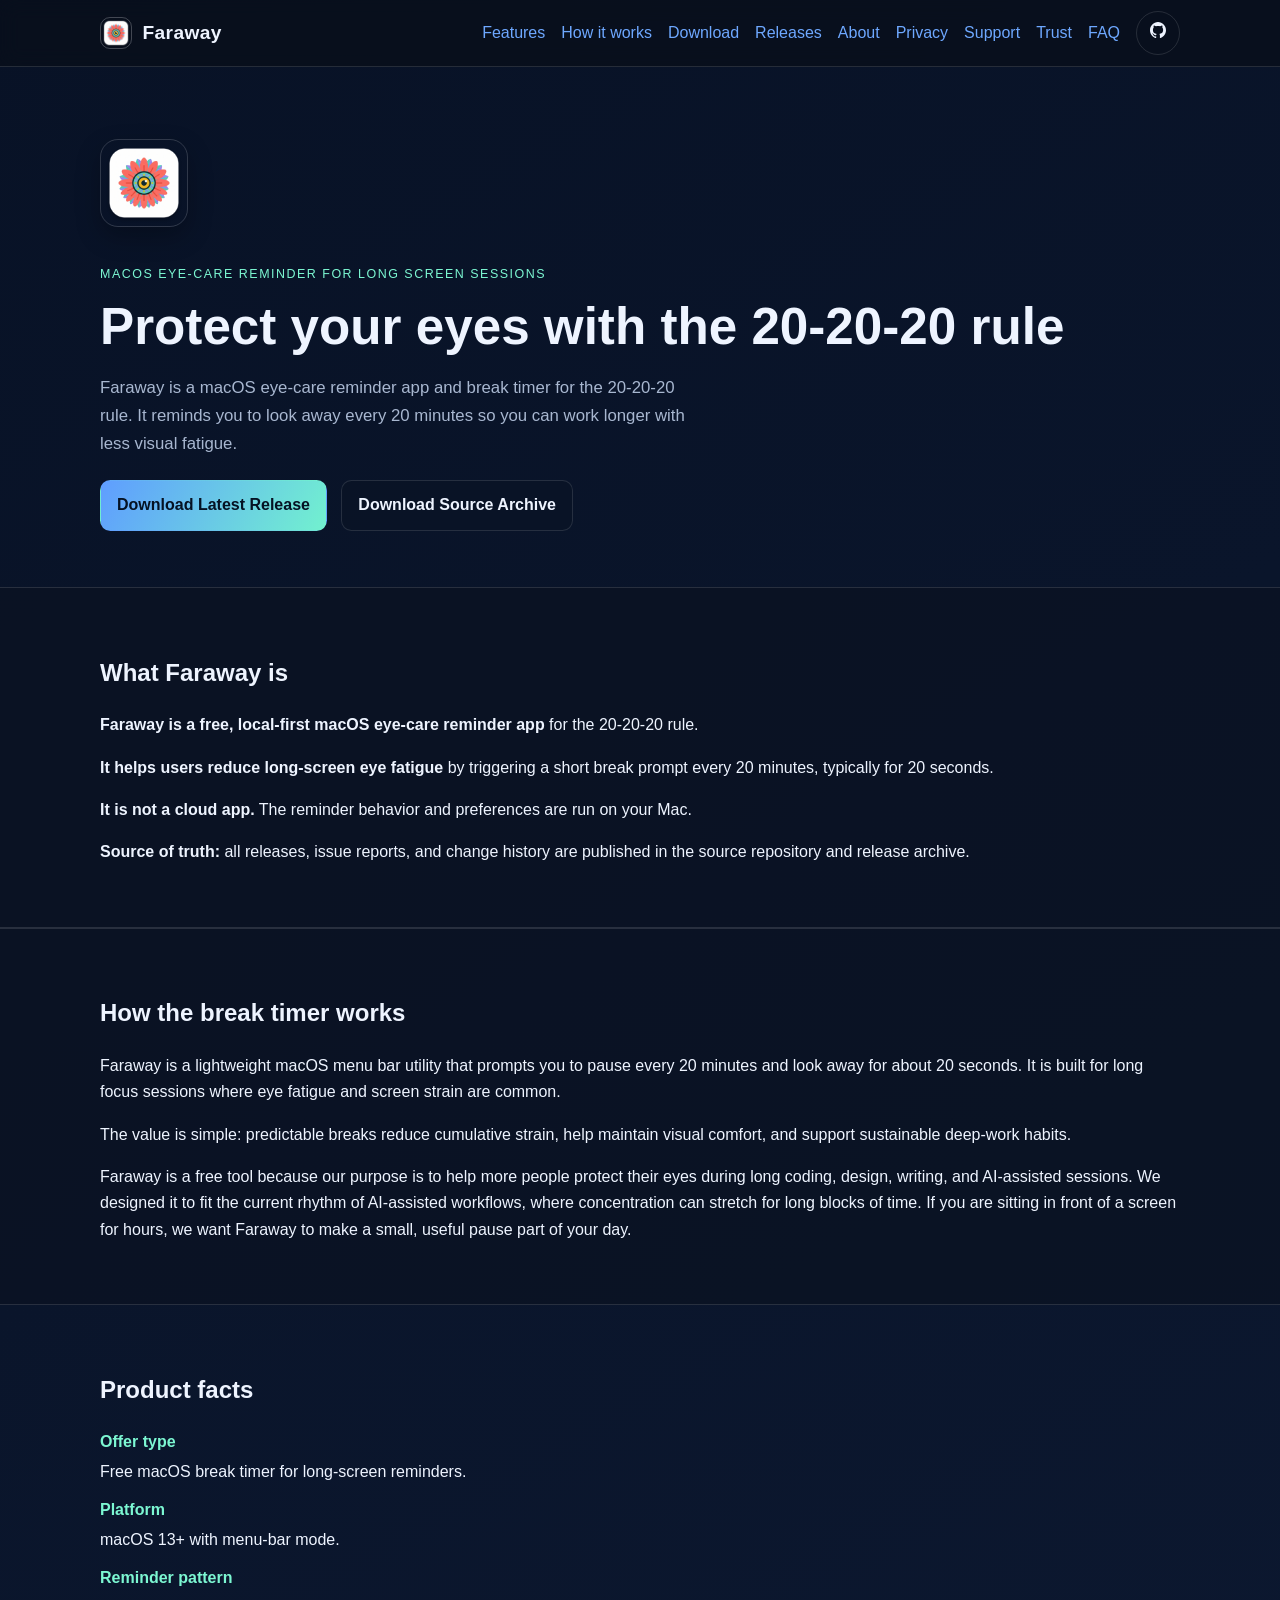
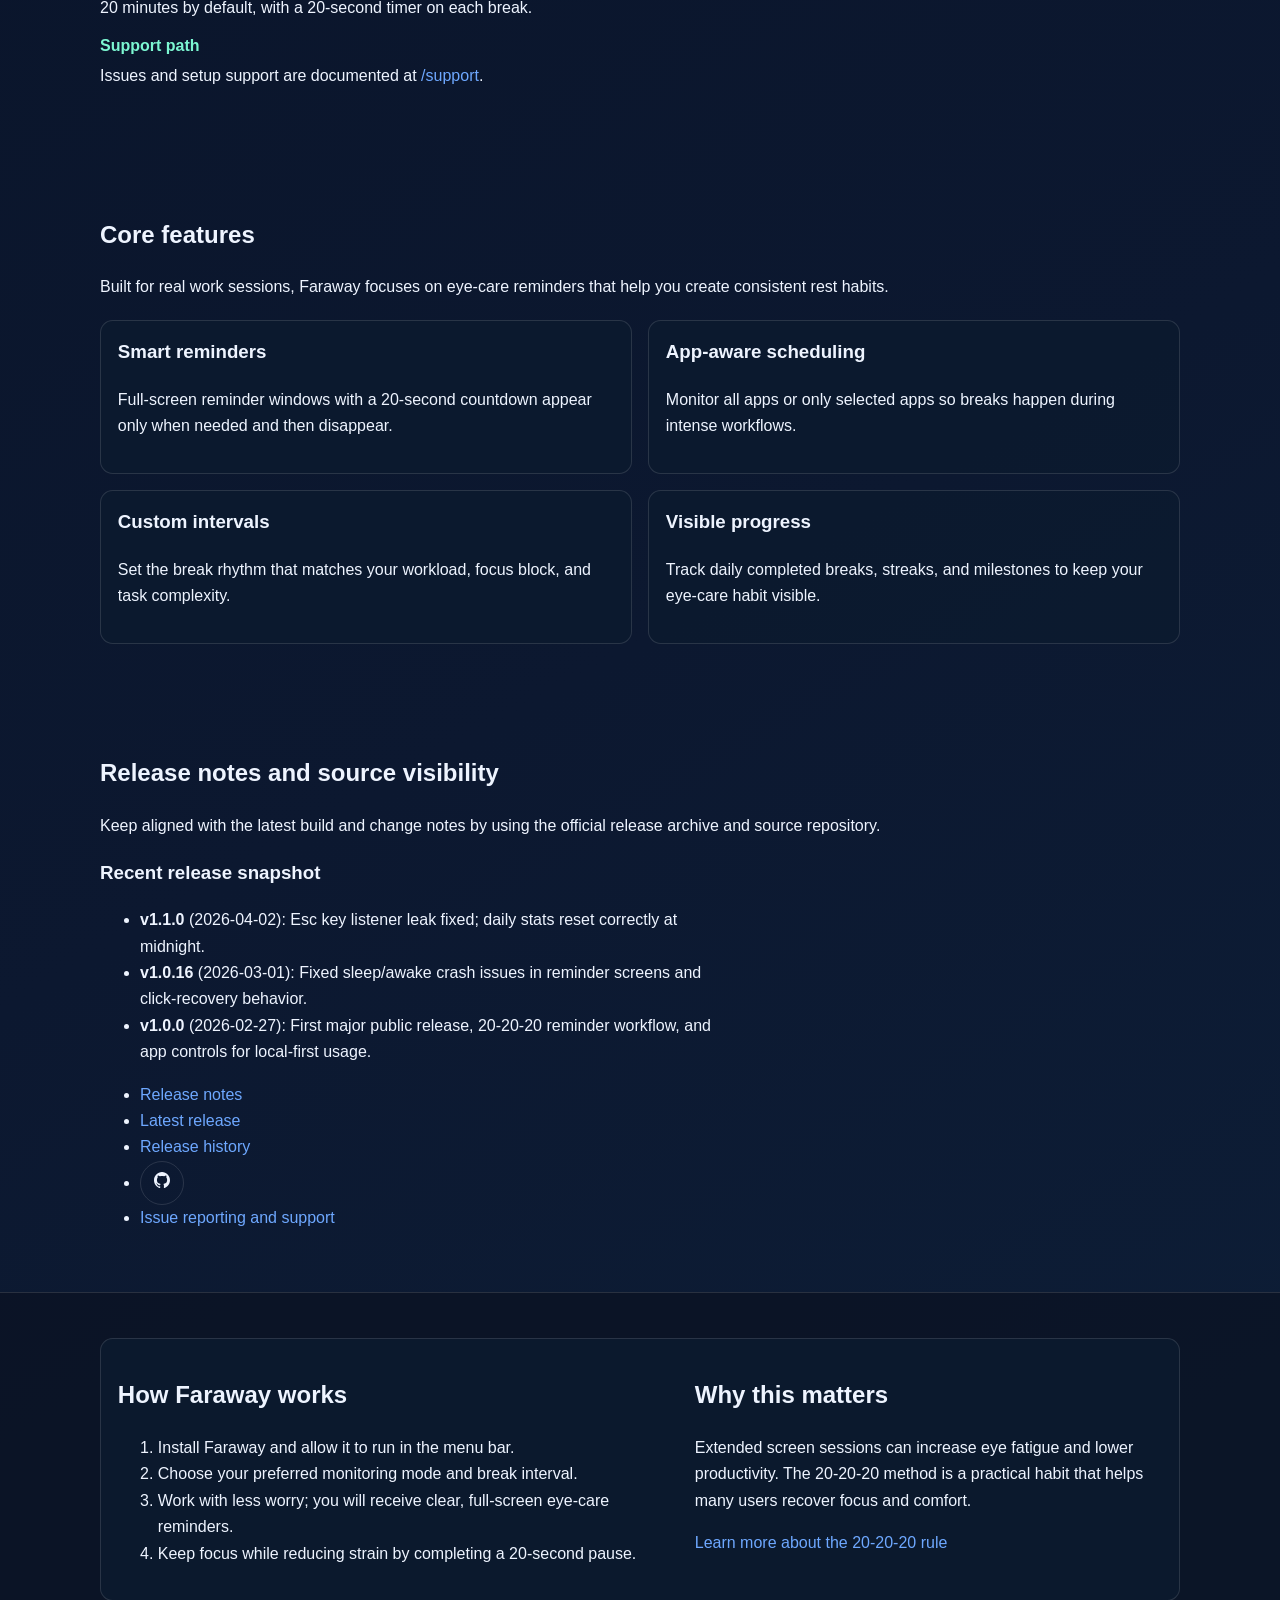
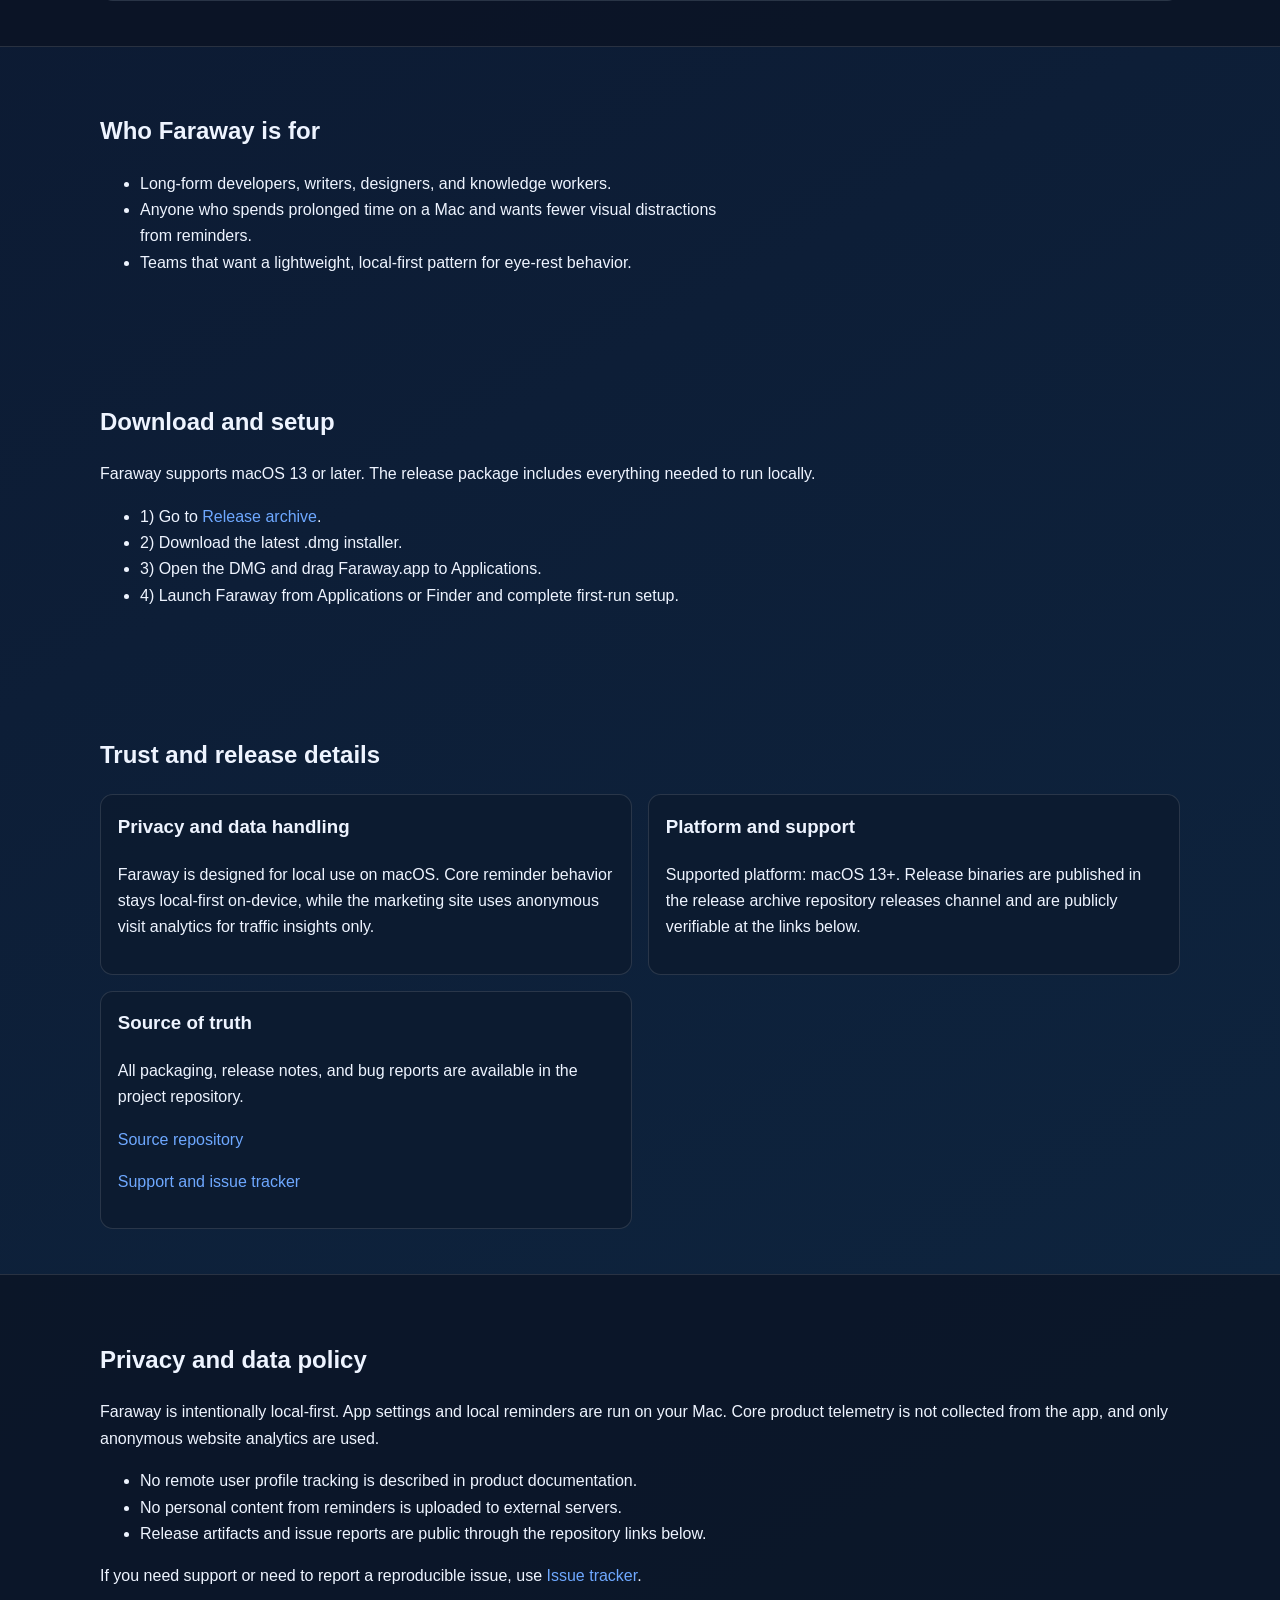
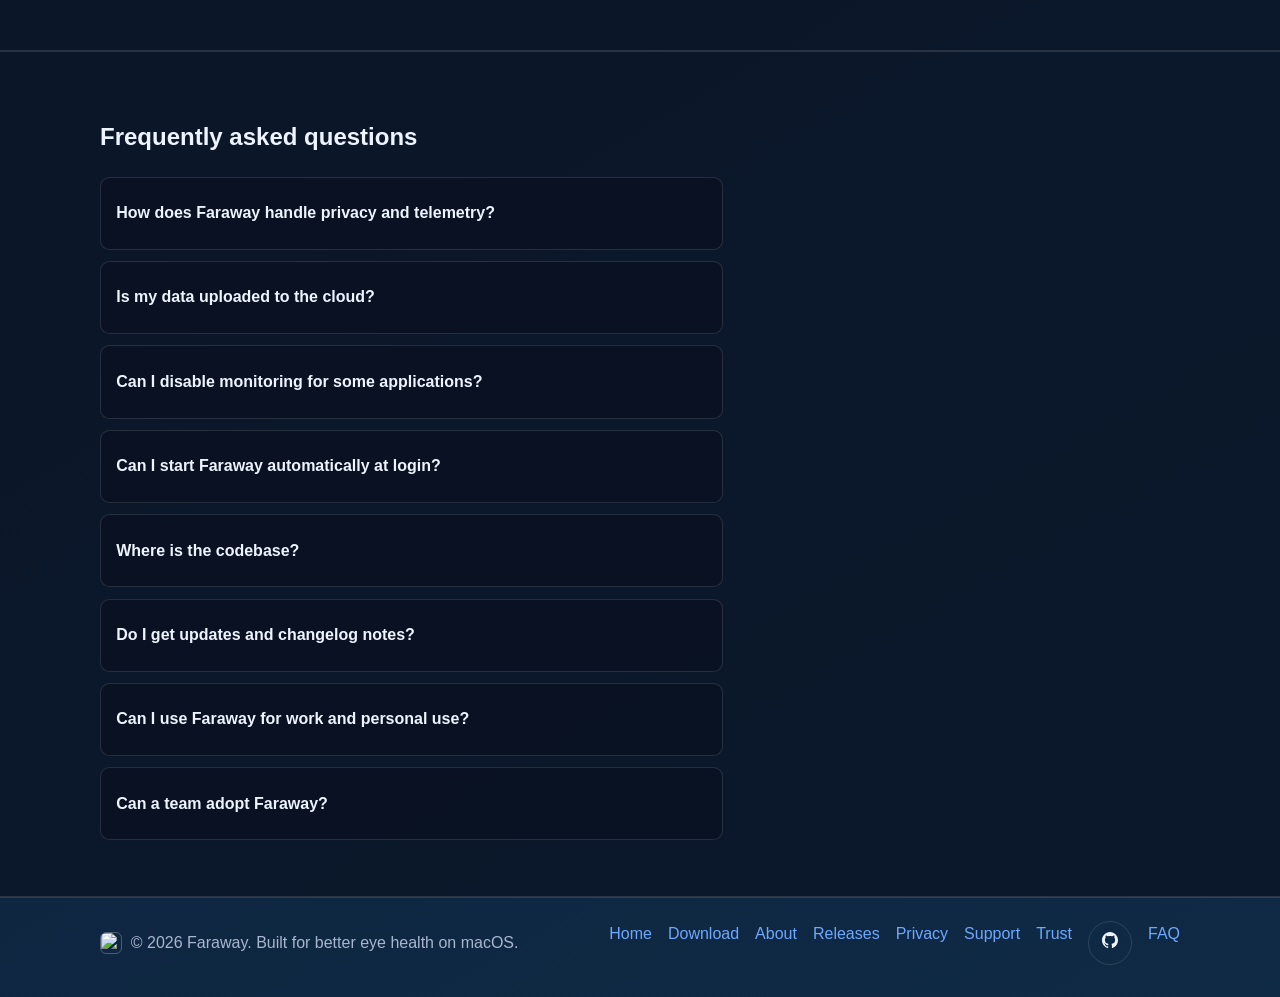
==== commit 9955e611: "Improve SEO content and page signals" ====
--- a/docs/index.html
+++ b/docs/index.html
@@ -3,6 +3,7 @@
   <head>
     <meta charset="utf-8" />
     <meta name="viewport" content="width=device-width, initial-scale=1" />
+    <meta name="robots" content="index,follow,max-image-preview:large" />
     <!-- Google tag (gtag.js) -->
     <script async src="https://www.googletagmanager.com/gtag/js?id=G-S1FQBX4FK2"></script>
     <script>
@@ -15,19 +16,77 @@
       gtag("config", "G-S1FQBX4FK2");
     </script>
     
-    <script src="/analytics-collector.js"></script>
-    <title>Faraway | macOS Eye-Care Reminder for the 20-20-20 Rule</title>
+    <script>
+(function () {
+  const endpoints = [
+    "https://mayaway.cc/collect",
+    "https://faraway-ga4-collector.ccfilmsichao.workers.dev/collect",
+  ];
+  const clientIdKey = "faraway_analytics_client_id";
+
+  function getClientId() {
+    try {
+      const existing = localStorage.getItem(clientIdKey);
+      if (existing && existing.length > 0) {
+        return existing;
+      }
+      const generated =
+        (crypto.randomUUID && crypto.randomUUID()) ||
+        `${Date.now()}.${Math.random().toString(16).slice(2)}`;
+      localStorage.setItem(clientIdKey, generated);
+      return generated;
+    } catch (error) {
+      return `${Date.now()}.${Math.random().toString(16).slice(2)}`;
+    }
+  }
+
+  async function postAnalytics(endpoint, payload) {
+    const body = JSON.stringify(payload);
+    const response = await fetch(endpoint, {
+      method: "POST",
+      headers: { "content-type": "application/json" },
+      body,
+      keepalive: true,
+      mode: "cors",
+    });
+
+    return response.ok;
+  }
+
+  async function sendAnalytics() {
+    const payload = {
+      client_id: getClientId(),
+      page_location: location.href,
+      page_title: document.title,
+      page_referrer: document.referrer || "direct",
+    };
+
+    for (const endpoint of endpoints) {
+      try {
+        if (await postAnalytics(endpoint, payload)) {
+          return;
+        }
+      } catch (error) {
+        continue;
+      }
+    }
+  }
+
+  sendAnalytics().catch(() => {});
+})();
+    </script>
+    <title>Faraway | macOS 20-20-20 Eye-Care Reminder</title>
     <meta
       name="description"
-      content="Faraway is a free macOS menu bar app for 20-20-20 eye care. It reminds users to take 20-second breaks every 20 minutes to reduce long-session screen strain."
+      content="Faraway is a free macOS menu bar app for the 20-20-20 rule. It reminds users to take short eye breaks every 20 minutes and reduce long-session screen strain."
     />
     <link rel="canonical" href="https://mayaway.cc/" />
     <meta property="og:type" content="website" />
-    <meta property="og:title" content="Faraway — macOS Eye-Care Reminder" />
+    <meta property="og:title" content="Faraway | macOS 20-20-20 Eye-Care Reminder" />
     <meta property="og:url" content="https://mayaway.cc/" />
     <meta
       property="og:description"
-      content="Faraway keeps you healthy while working by reminding you to look far away every 20 minutes with an optional full-screen timer."
+      content="Faraway reminds you to look far away every 20 minutes with a simple full-screen timer for the 20-20-20 rule."
     />
     <meta property="og:image" content="https://mayaway.cc/logo.png" />
     <meta property="og:image:width" content="1200" />
@@ -35,10 +94,10 @@
     <meta property="og:site_name" content="Faraway" />
     <meta property="og:locale" content="en_US" />
     <meta name="twitter:card" content="summary_large_image" />
-    <meta name="twitter:title" content="Faraway | macOS Eye-Care Reminder for the 20-20-20 Rule" />
+    <meta name="twitter:title" content="Faraway | macOS 20-20-20 Eye-Care Reminder" />
     <meta
       name="twitter:description"
-      content="Take 20-second eye breaks every 20 minutes with Faraway, a macOS menu bar reminder for healthier screen work."
+      content="Take short eye breaks every 20 minutes with Faraway, a macOS menu bar reminder for the 20-20-20 rule."
     />
     <meta name="twitter:image" content="https://mayaway.cc/logo.png" />
     <meta name="twitter:image:alt" content="Faraway logo and eye-care reminder app interface." />
@@ -261,11 +320,11 @@
             width="80"
             height="80"
           />
-          <p class="eyebrow">For macOS creators, developers, and knowledge workers</p>
+          <p class="eyebrow">macOS eye-care reminder for long screen sessions</p>
           <h1>Protect your eyes with the 20-20-20 rule</h1>
           <p class="lead">
-            Faraway is a focused menu bar app that reminds you to look away every 20 minutes.
-            It keeps the reminder simple, calm, and effective so you can work longer with less visual fatigue.
+            Faraway is a macOS eye-care reminder app and break timer for the 20-20-20 rule.
+            It reminds you to look away every 20 minutes so you can work longer with less visual fatigue.
           </p>
           <div class="actions">
             <a class="btn btn-primary" href="https://github.com/bianjiefilm/Faraway/releases/latest" target="_blank" rel="noopener noreferrer">
@@ -280,17 +339,17 @@
 
       <section class="section section-alt">
         <div class="container">
-          <h2>What Faraway is (in one minute)</h2>
-          <p><strong>Faraway is a free, local-first macOS menu-bar reminder</strong> for the 20-20-20 rule.</p>
+          <h2>What Faraway is</h2>
+          <p><strong>Faraway is a free, local-first macOS eye-care reminder app</strong> for the 20-20-20 rule.</p>
           <p><strong>It helps users reduce long-screen eye fatigue</strong> by triggering a short break prompt every 20 minutes, typically for 20 seconds.</p>
           <p><strong>It is not a cloud app.</strong> The reminder behavior and preferences are run on your Mac.</p>
-          <p><strong>Source of truth:</strong> all releases, issue reports, and change history are published in the source repository and release page.</p>
+          <p><strong>Source of truth:</strong> all releases, issue reports, and change history are published in the source repository and release archive.</p>
         </div>
       </section>
 
       <section id="overview" class="section section-alt">
         <div class="container">
-          <h2>What Faraway does in one minute</h2>
+          <h2>How the break timer works</h2>
           <p>
             Faraway is a lightweight macOS menu bar utility that prompts you to pause every 20 minutes and look away for about 20 seconds.
             It is built for long focus sessions where eye fatigue and screen strain are common.
@@ -299,7 +358,7 @@
             The value is simple: predictable breaks reduce cumulative strain, help maintain visual comfort, and support sustainable deep-work habits.
           </p>
           <p>
-            Faraway is a free tool because our purpose is to help more people protect their eyes during long editing and coding sessions.
+            Faraway is a free tool because our purpose is to help more people protect their eyes during long coding, design, writing, and AI-assisted sessions.
             We designed it to fit the current rhythm of AI-assisted workflows, where concentration can stretch for long blocks of time.
             If you are sitting in front of a screen for hours, we want Faraway to make a small, useful pause part of your day.
           </p>
@@ -308,10 +367,10 @@
 
       <section id="facts" class="section">
         <div class="container">
-          <h2>Product facts at a glance</h2>
+          <h2>Product facts</h2>
           <dl>
             <dt>Offer type</dt>
-            <dd>Free desktop utility for long-screen reminders.</dd>
+            <dd>Free macOS break timer for long-screen reminders.</dd>
             <dt>Platform</dt>
             <dd>macOS 13+ with menu-bar mode.</dd>
             <dt>Reminder pattern</dt>
@@ -325,7 +384,7 @@
       <section id="features" class="section">
         <div class="container">
           <h2>Core features</h2>
-          <p>Built for real work sessions, Faraway focuses on reminders that help you create consistent rest habits.</p>
+          <p>Built for real work sessions, Faraway focuses on eye-care reminders that help you create consistent rest habits.</p>
           <div class="grid">
             <article>
               <h3>Smart reminders</h3>
@@ -349,9 +408,9 @@
 
       <section id="release-notes" class="section">
         <div class="container">
-          <h2>Release and source visibility</h2>
+          <h2>Release notes and source visibility</h2>
           <p>
-            Keep aligned with the latest build and change notes by using the official release and source pages.
+            Keep aligned with the latest build and change notes by using the official release archive and source repository.
           </p>
           <div>
             <h3>Recent release snapshot</h3>
@@ -383,11 +442,11 @@
       <section id="how-it-works" class="section section-alt">
         <div class="container two-column">
           <div>
-            <h2>How it works</h2>
+            <h2>How Faraway works</h2>
             <ol>
               <li>Install Faraway and allow it to run in the menu bar.</li>
               <li>Choose your preferred monitoring mode and break interval.</li>
-              <li>Work with less worry; you will receive clear, full-screen reminders.</li>
+              <li>Work with less worry; you will receive clear, full-screen eye-care reminders.</li>
               <li>Keep focus while reducing strain by completing a 20-second pause.</li>
             </ol>
           </div>
--- a/docs/styles.css
+++ b/docs/styles.css
@@ -22,6 +22,7 @@
   font-family: "Avenir Next", "Segoe UI", "SF Pro Text", "Helvetica Neue", Arial, sans-serif;
   background: linear-gradient(150deg, #081226 0%, #0c1830 40%, #0f2a45 100%);
   line-height: 1.65;
+  font-size: 16px;
 }
 
 a {
@@ -32,6 +33,14 @@
 a:hover,
 a:focus {
   text-decoration: underline;
+}
+
+a:focus-visible,
+button:focus-visible,
+summary:focus-visible {
+  outline: 2px solid var(--accent-2);
+  outline-offset: 3px;
+  text-decoration: none;
 }
 
 .container {
@@ -73,7 +82,9 @@
   align-items: center;
   justify-content: center;
   gap: 0.45rem;
-  padding: 0.35rem;
+  min-height: 44px;
+  min-width: 44px;
+  padding: 0.35rem 0.65rem;
   border-radius: 999px;
   border: 1px solid var(--border);
   transition: background-color 0.2s ease, border-color 0.2s ease;
@@ -138,6 +149,7 @@
   letter-spacing: 0.02em;
   color: var(--text-main);
   transition: color 0.2s ease, opacity 0.2s ease;
+  min-height: 44px;
 }
 
 .brand img {
@@ -168,6 +180,12 @@
   justify-content: flex-end;
 }
 
+.site-header nav a {
+  min-height: 44px;
+  display: inline-flex;
+  align-items: center;
+}
+
 .hero {
   padding: 4.5rem 0 3.5rem;
 }
@@ -199,7 +217,10 @@
 }
 
 .btn {
-  display: inline-block;
+  display: inline-flex;
+  align-items: center;
+  justify-content: center;
+  min-height: 44px;
   padding: 0.72rem 1rem;
   border-radius: 0.65rem;
   font-weight: 700;
@@ -222,7 +243,7 @@
 }
 
 .section {
-  padding: 2.6rem 0;
+  padding: 2.8rem 0;
 }
 
 .section-alt {
@@ -289,6 +310,9 @@
 summary {
   cursor: pointer;
   font-weight: 700;
+  min-height: 44px;
+  display: flex;
+  align-items: center;
 }
 
 details p {
@@ -358,6 +382,11 @@
   .two-column {
     grid-template-columns: 1fr;
   }
+
+  .site-header nav,
+  .site-footer nav {
+    gap: 0.65rem 0.9rem;
+  }
 }
 
 @media (max-width: 460px) {
@@ -365,8 +394,17 @@
     padding-top: 3.2rem;
   }
 
+  .hero-content h1 {
+    font-size: clamp(1.9rem, 10vw, 2.45rem);
+  }
+
   .actions .btn {
     width: 100%;
     text-align: center;
   }
-}
+
+  .site-header nav a,
+  .site-footer nav a {
+    min-height: 40px;
+  }
+}
